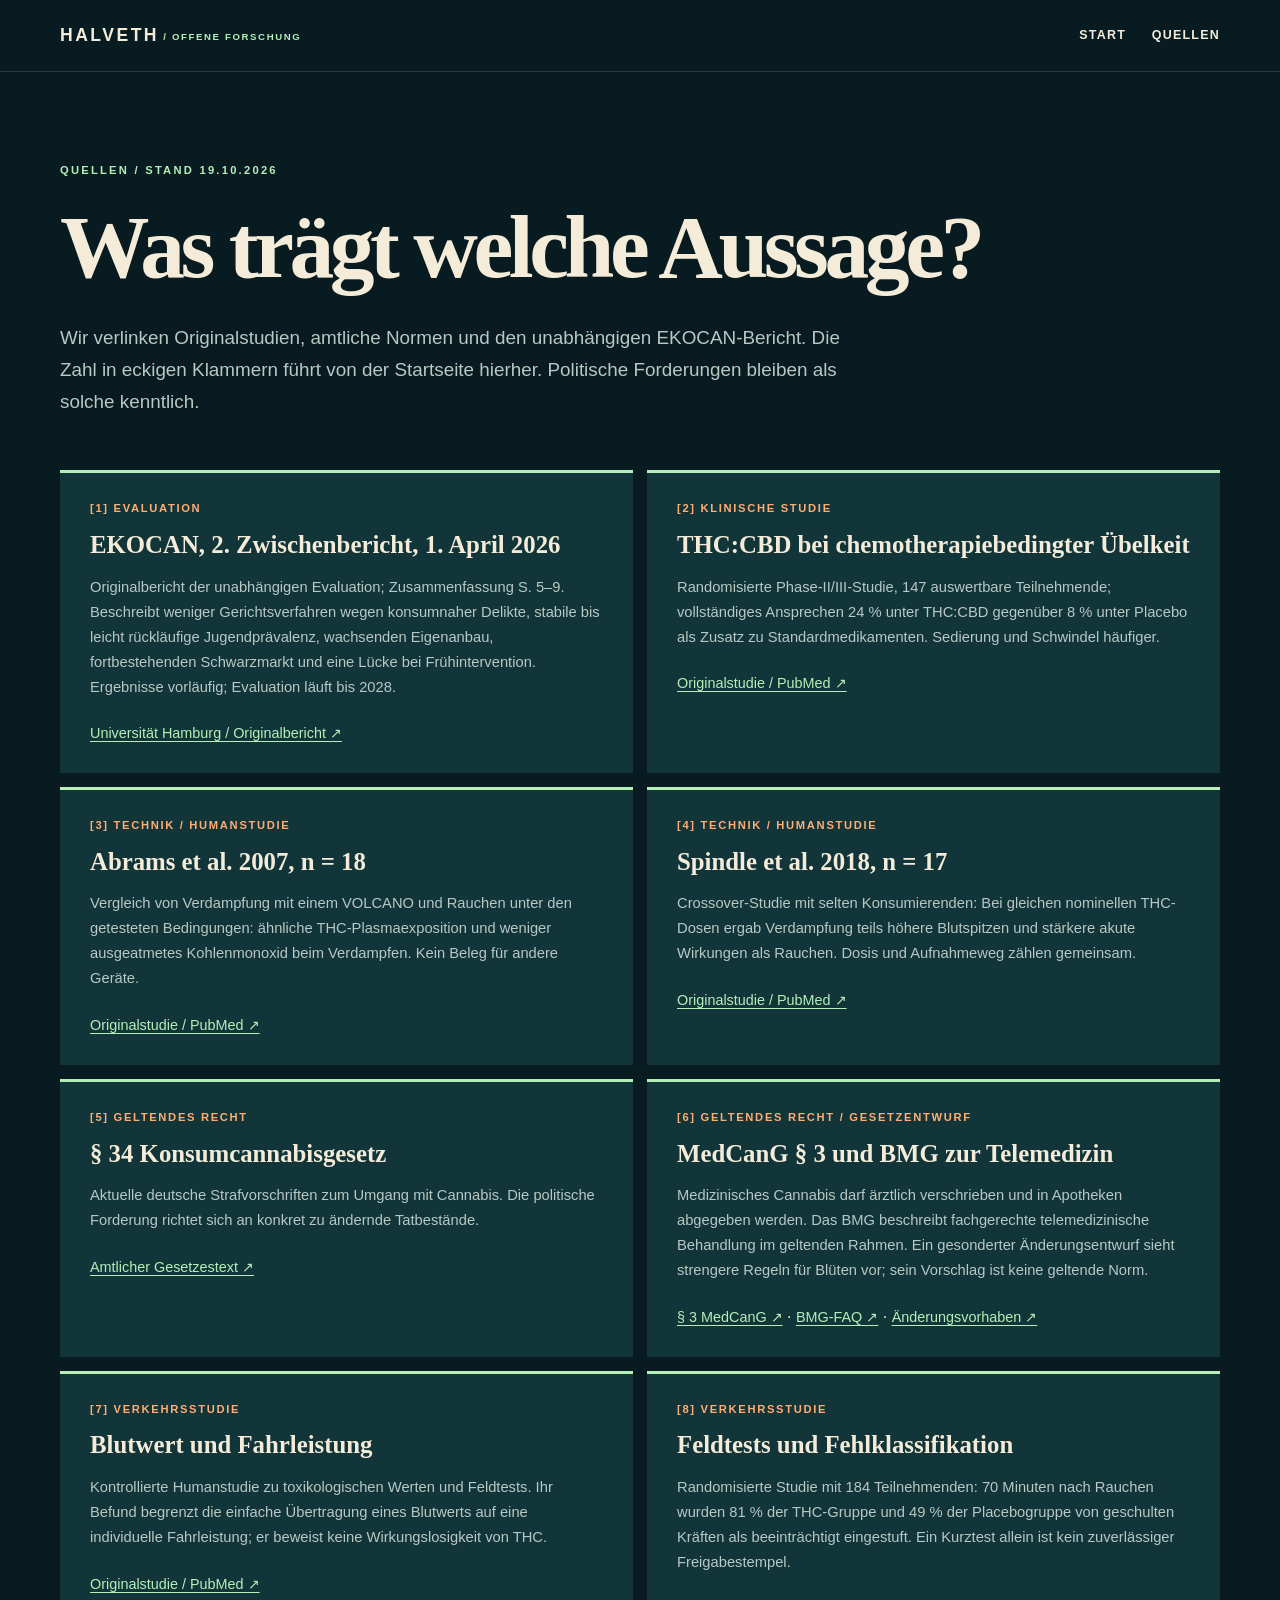
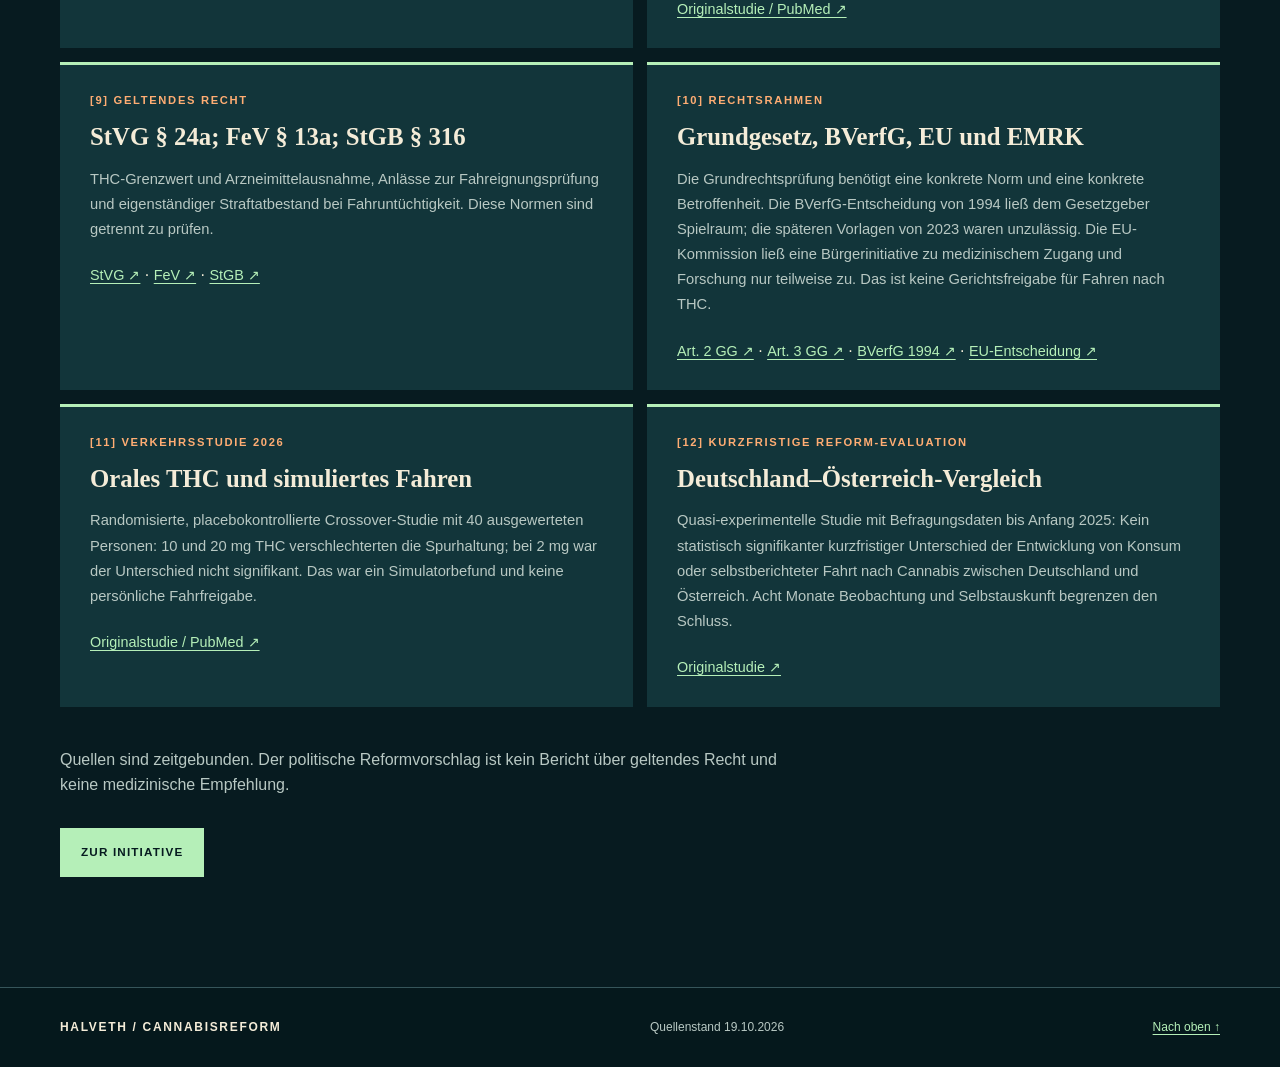
==== quellen.html @ acf19cb1 "Publish HALVETH cannabis reform research site" ====
<!doctype html><html lang="de"><head><meta charset="utf-8"><meta name="viewport" content="width=device-width, initial-scale=1"><meta name="theme-color" content="#071b20"><title>Originalquellen — HALVETH Cannabisreform</title><link rel="stylesheet" href="style.css"></head><body><a class="skip" href="#inhalt">Zum Inhalt</a><header class="topbar"><a class="brand" href="index.html">HALVETH<span> / OFFENE FORSCHUNG</span></a><nav aria-label="Hauptnavigation"><a href="index.html">Start</a><a href="#quellen">Quellen</a></nav></header><main id="inhalt" class="sources-page container"><div class="section-tag">QUELLEN / STAND 19.10.2026</div><h1>Was trägt welche Aussage?</h1><p class="lead">Wir verlinken Originalstudien, amtliche Normen und den unabhängigen EKOCAN-Bericht. Die Zahl in eckigen Klammern führt von der Startseite hierher. Politische Forderungen bleiben als solche kenntlich.</p><div class="source-list" id="quellen">
<article id="s1"><span>[1] EVALUATION</span><h2>EKOCAN, 2. Zwischenbericht, 1. April 2026</h2><p>Originalbericht der unabhängigen Evaluation; Zusammenfassung S. 5–9. Beschreibt weniger Gerichtsverfahren wegen konsumnaher Delikte, stabile bis leicht rückläufige Jugendprävalenz, wachsenden Eigenanbau, fortbestehenden Schwarzmarkt und eine Lücke bei Frühintervention. Ergebnisse vorläufig; Evaluation läuft bis 2028.</p><a href="https://www.fdr.uni-hamburg.de/record/18530">Universität Hamburg / Originalbericht ↗</a></article>
<article id="s2"><span>[2] KLINISCHE STUDIE</span><h2>THC:CBD bei chemotherapiebedingter Übelkeit</h2><p>Randomisierte Phase-II/III-Studie, 147 auswertbare Teilnehmende; vollständiges Ansprechen 24 % unter THC:CBD gegenüber 8 % unter Placebo als Zusatz zu Standardmedikamenten. Sedierung und Schwindel häufiger.</p><a href="https://pubmed.ncbi.nlm.nih.gov/39151115/">Originalstudie / PubMed ↗</a></article>
<article id="s3"><span>[3] TECHNIK / HUMANSTUDIE</span><h2>Abrams et al. 2007, n = 18</h2><p>Vergleich von Verdampfung mit einem VOLCANO und Rauchen unter den getesteten Bedingungen: ähnliche THC-Plasmaexposition und weniger ausgeatmetes Kohlenmonoxid beim Verdampfen. Kein Beleg für andere Geräte.</p><a href="https://pubmed.ncbi.nlm.nih.gov/17429350/">Originalstudie / PubMed ↗</a></article>
<article id="s4"><span>[4] TECHNIK / HUMANSTUDIE</span><h2>Spindle et al. 2018, n = 17</h2><p>Crossover-Studie mit selten Konsumierenden: Bei gleichen nominellen THC-Dosen ergab Verdampfung teils höhere Blutspitzen und stärkere akute Wirkungen als Rauchen. Dosis und Aufnahmeweg zählen gemeinsam.</p><a href="https://pubmed.ncbi.nlm.nih.gov/30646391/">Originalstudie / PubMed ↗</a></article>
<article id="s5"><span>[5] GELTENDES RECHT</span><h2>§ 34 Konsumcannabisgesetz</h2><p>Aktuelle deutsche Strafvorschriften zum Umgang mit Cannabis. Die politische Forderung richtet sich an konkret zu ändernde Tatbestände.</p><a href="https://www.gesetze-im-internet.de/kcang/__34.html">Amtlicher Gesetzestext ↗</a></article>
<article id="s6"><span>[6] GELTENDES RECHT / GESETZENTWURF</span><h2>MedCanG § 3 und BMG zur Telemedizin</h2><p>Medizinisches Cannabis darf ärztlich verschrieben und in Apotheken abgegeben werden. Das BMG beschreibt fachgerechte telemedizinische Behandlung im geltenden Rahmen. Ein gesonderter Änderungsentwurf sieht strengere Regeln für Blüten vor; sein Vorschlag ist keine geltende Norm.</p><a href="https://www.gesetze-im-internet.de/medcang/__3.html">§ 3 MedCanG ↗</a> · <a href="https://www.bundesgesundheitsministerium.de/service/begriffe-von-a-z/c/cannabis/faq-cannabis-als-medizin">BMG-FAQ ↗</a> · <a href="https://www.bundesgesundheitsministerium.de/service/gesetze-und-verordnungen/detail/aenderung-medizinal-cannabisgesetzes">Änderungsvorhaben ↗</a></article>
<article id="s7"><span>[7] VERKEHRSSTUDIE</span><h2>Blutwert und Fahrleistung</h2><p>Kontrollierte Humanstudie zu toxikologischen Werten und Feldtests. Ihr Befund begrenzt die einfache Übertragung eines Blutwerts auf eine individuelle Fahrleistung; er beweist keine Wirkungslosigkeit von THC.</p><a href="https://pubmed.ncbi.nlm.nih.gov/37228223/">Originalstudie / PubMed ↗</a></article>
<article id="s8"><span>[8] VERKEHRSSTUDIE</span><h2>Feldtests und Fehlklassifikation</h2><p>Randomisierte Studie mit 184 Teilnehmenden: 70 Minuten nach Rauchen wurden 81 % der THC-Gruppe und 49 % der Placebogruppe von geschulten Kräften als beeinträchtigt eingestuft. Ein Kurztest allein ist kein zuverlässiger Freigabestempel.</p><a href="https://pubmed.ncbi.nlm.nih.gov/37531115/">Originalstudie / PubMed ↗</a></article>
<article id="s9"><span>[9] GELTENDES RECHT</span><h2>StVG § 24a; FeV § 13a; StGB § 316</h2><p>THC-Grenzwert und Arzneimittelausnahme, Anlässe zur Fahreignungsprüfung und eigenständiger Straftatbestand bei Fahruntüchtigkeit. Diese Normen sind getrennt zu prüfen.</p><a href="https://www.gesetze-im-internet.de/stvg/__24a.html">StVG ↗</a> · <a href="https://www.gesetze-im-internet.de/fev_2010/__13a.html">FeV ↗</a> · <a href="https://www.gesetze-im-internet.de/stgb/__316.html">StGB ↗</a></article>
<article id="s10"><span>[10] RECHTSRAHMEN</span><h2>Grundgesetz, BVerfG, EU und EMRK</h2><p>Die Grundrechtsprüfung benötigt eine konkrete Norm und eine konkrete Betroffenheit. Die BVerfG-Entscheidung von 1994 ließ dem Gesetzgeber Spielraum; die späteren Vorlagen von 2023 waren unzulässig. Die EU-Kommission ließ eine Bürgerinitiative zu medizinischem Zugang und Forschung nur teilweise zu. Das ist keine Gerichtsfreigabe für Fahren nach THC.</p><a href="https://www.gesetze-im-internet.de/gg/art_2.html">Art. 2 GG ↗</a> · <a href="https://www.gesetze-im-internet.de/gg/art_3.html">Art. 3 GG ↗</a> · <a href="https://www.bundesverfassungsgericht.de/SharedDocs/Entscheidungen/DE/1994/03/ls19940309_2bvl004392.html">BVerfG 1994 ↗</a> · <a href="https://eur-lex.europa.eu/eli/dec_impl/2024/588/oj/eng">EU-Entscheidung ↗</a></article>
<article id="s11"><span>[11] VERKEHRSSTUDIE 2026</span><h2>Orales THC und simuliertes Fahren</h2><p>Randomisierte, placebokontrollierte Crossover-Studie mit 40 ausgewerteten Personen: 10 und 20 mg THC verschlechterten die Spurhaltung; bei 2 mg war der Unterschied nicht signifikant. Das war ein Simulatorbefund und keine persönliche Fahrfreigabe.</p><a href="https://pubmed.ncbi.nlm.nih.gov/42671837/">Originalstudie / PubMed ↗</a></article>
<article id="s12"><span>[12] KURZFRISTIGE REFORM-EVALUATION</span><h2>Deutschland–Österreich-Vergleich</h2><p>Quasi-experimentelle Studie mit Befragungsdaten bis Anfang 2025: Kein statistisch signifikanter kurzfristiger Unterschied der Entwicklung von Konsum oder selbstberichteter Fahrt nach Cannabis zwischen Deutschland und Österreich. Acht Monate Beobachtung und Selbstauskunft begrenzen den Schluss.</p><a href="https://www.thelancet.com/journals/lanepe/article/PIIS2666-7762(26)00005-0/fulltext">Originalstudie ↗</a></article>
</div><p class="source-end">Quellen sind zeitgebunden. Der politische Reformvorschlag ist kein Bericht über geltendes Recht und keine medizinische Empfehlung.</p><a class="button bright" href="index.html">Zur Initiative</a></main><footer><div class="container"><b>HALVETH / CANNABISREFORM</b><span>Quellenstand 19.10.2026</span><a href="#inhalt">Nach oben ↑</a></div></footer></body></html>
---- style.css ----
:root{--bg:#071b20;--bg2:#0d282d;--panel:#12353a;--line:#36555a;--cream:#f4ecd8;--muted:#b8c8c3;--mint:#b5efb8;--orange:#ffad73;--display:Georgia,'Times New Roman',serif;--body:Arial,Helvetica,sans-serif}
*{box-sizing:border-box}html{scroll-behavior:smooth}body{margin:0;background:var(--bg);color:var(--cream);font-family:var(--body);line-height:1.6}a{color:var(--mint);text-underline-offset:3px}a:hover{color:#fff}a:focus-visible{outline:3px solid var(--orange);outline-offset:4px}.skip{position:absolute;left:-10000px;top:0;background:var(--cream);color:var(--bg);z-index:20;padding:1rem}.skip:focus{left:1rem}.container{width:min(1160px,calc(100% - 48px));margin:auto}.topbar{height:72px;padding:0 max(24px,calc((100vw - 1160px)/2));display:flex;align-items:center;justify-content:space-between;gap:20px;border-bottom:1px solid rgba(255,255,255,.15);background:var(--bg);position:relative;z-index:10}.brand{text-decoration:none;color:var(--cream);font-weight:900;letter-spacing:.14em;font-size:1.1rem;white-space:nowrap}.brand span{font-size:.6rem;color:var(--mint);vertical-align:middle;letter-spacing:.17em}.topbar nav{display:flex;gap:clamp(10px,2vw,28px)}.topbar nav a{text-decoration:none;color:var(--cream);font-size:.78rem;font-weight:700;text-transform:uppercase;letter-spacing:.1em}.topbar nav a:hover{color:var(--mint)}
.hero{position:relative;min-height:670px;display:flex;align-items:center;overflow:hidden}.hero-art{position:absolute;inset:0;background:url('assets/hero-neu.png') center 42%/cover no-repeat;filter:saturate(.9)}.hero-shade{position:absolute;inset:0;background:linear-gradient(90deg,rgba(4,21,25,.98) 0%,rgba(4,21,25,.9) 36%,rgba(4,21,25,.35) 73%,rgba(4,21,25,.1) 100%),linear-gradient(0deg,var(--bg),transparent 22%)}.hero-content{position:relative;padding:76px 0 66px}.eyebrow,.section-tag{color:var(--mint);letter-spacing:.2em;text-transform:uppercase;font-size:.7rem;font-weight:800}.hero h1{font-family:var(--display);font-size:clamp(3.2rem,7.7vw,7.3rem);line-height:.94;letter-spacing:-.055em;margin:28px 0;max-width:980px;font-weight:700}.hero h1 em,.closing h2 em{color:var(--orange);font-style:italic}.hero p{font-size:clamp(1rem,1.45vw,1.25rem);max-width:625px;line-height:1.65;color:#f8f2e6}.hero small{display:block;margin-top:31px;color:#c3cbc7;font-size:.73rem;max-width:520px}.hero-actions{display:flex;gap:12px;flex-wrap:wrap;margin-top:30px}.button{display:inline-flex;align-items:center;justify-content:center;min-height:49px;padding:12px 20px;text-decoration:none;text-transform:uppercase;letter-spacing:.1em;font-weight:900;font-size:.73rem;border:1px solid var(--mint);transition:background .2s,color .2s,transform .2s}.button:hover{transform:translateY(-2px)}.button.bright{background:var(--mint);color:var(--bg)}.button.ghost{color:var(--cream);background:rgba(6,27,32,.3)}.button.ghost:hover{background:var(--panel)}
.section{padding:100px 0}.section h2{font-family:var(--display);font-size:clamp(2.6rem,5vw,5.5rem);letter-spacing:-.045em;line-height:1.03;margin:21px 0 28px;font-weight:600}.section h3{font-family:var(--display);font-size:1.55rem;line-height:1.1;margin:16px 0}.lead{font-size:1.18rem;line-height:1.7;max-width:820px;color:var(--muted);margin:0 0 42px}.manifesto{display:grid;grid-template-columns:220px 1fr;gap:32px;border-bottom:1px solid var(--line)}.manifesto h2{margin-top:0}.manifesto .big{font-size:clamp(1.2rem,2.5vw,1.8rem);line-height:1.35;max-width:840px}.manifesto p:last-child{max-width:800px;color:var(--muted)}.manifesto b{color:var(--cream)}.fact-section{background:#0b2429}.fact-grid{display:grid;grid-template-columns:repeat(4,1fr);gap:12px}.fact{background:var(--panel);padding:27px 23px 24px;border-top:3px solid var(--mint);min-height:320px}.fact-number{display:block;font-family:var(--display);font-size:clamp(2.3rem,3vw,3.4rem);line-height:1;color:var(--orange);min-height:58px;letter-spacing:-.06em}.fact p{font-size:.9rem;color:var(--muted);line-height:1.65}.source-strip{margin-top:20px;border:1px solid var(--line);padding:22px 26px;color:var(--muted);font-size:.94rem}.source-strip b{color:var(--cream)}
.process-section{background:#102e30}.process-visual{display:grid;grid-template-columns:1fr 1.4fr 1fr;align-items:center;gap:32px;margin:45px 0;padding:36px;border:1px solid #6b8d81;background:radial-gradient(circle at 40% 50%,#214e47 0%,#0a2629 70%);min-height:330px}.process-visual>div,.route{border:1px solid #77958a;padding:25px;position:relative;background:rgba(7,27,32,.78)}.process-visual span,.process-visual b,.process-visual small{display:block}.process-visual span{color:var(--orange);font-weight:900;font-size:.68rem;letter-spacing:.2em;margin-bottom:12px}.process-visual b{font-size:.9rem;letter-spacing:.12em;line-height:1.4}.process-visual small{color:var(--muted);margin-top:12px;font-size:.75rem}.fork{display:grid;gap:15px}.route.heat{border-left:4px solid var(--mint)}.route.burn{border-left:4px solid var(--orange)}.finding{font-size:1.06rem;max-width:970px;color:var(--cream);line-height:1.8}.traffic-section{background:var(--cream);color:var(--bg)}.traffic-section .section-tag{color:#306359}.traffic-section .lead{color:#315151}.traffic-section a{color:#005d51}.policy-grid{display:grid;grid-template-columns:repeat(2,1fr);gap:16px}.policy-grid article{background:#e6e0cd;padding:30px 33px;border-top:4px solid #154b46}.policy-grid h3{font-size:1.9rem}.policy-grid p{max-width:450px;color:#344b49}.ordinal{font-weight:900;font-size:.8rem;letter-spacing:.1em;color:#a4562c}.evidence-section{background:#082025}.law-grid{display:grid;grid-template-columns:repeat(3,1fr);gap:12px;margin-top:45px}.law-grid>div{border:1px solid var(--line);padding:27px;min-height:260px}.law-grid strong{font-family:var(--display);font-size:1.9rem;color:var(--orange);line-height:1.1}.law-grid p{color:var(--muted);font-size:.95rem}.law-note{border-left:3px solid var(--orange);padding:4px 0 4px 20px;margin-top:30px;max-width:900px}.closing{background:radial-gradient(circle at 90% 10%,#2b5a49,#0b2b2a 50%,#071b20);min-height:450px}.closing h2{font-size:clamp(3rem,6vw,6rem)}.closing p{max-width:850px;font-size:1.14rem;color:var(--muted)}footer{border-top:1px solid var(--line);background:#05181c;padding:30px 0;font-size:.75rem;color:var(--muted)}footer .container{display:flex;justify-content:space-between;gap:24px;align-items:center}footer b{color:var(--cream);letter-spacing:.14em}footer a{white-space:nowrap}
.sources-page{padding:90px 0 110px}.sources-page h1{font-family:var(--display);font-size:clamp(3.3rem,7vw,6.3rem);letter-spacing:-.05em;line-height:1.05;margin:20px 0 28px}.source-list{display:grid;grid-template-columns:repeat(2,1fr);gap:14px;margin:52px 0 40px}.source-list article{background:var(--panel);border-top:3px solid var(--mint);padding:27px 30px;scroll-margin-top:30px}.source-list article>span{display:block;color:var(--orange);font-size:.7rem;font-weight:900;letter-spacing:.15em}.source-list h2{font-family:var(--display);font-weight:600;font-size:1.55rem;line-height:1.2;margin:12px 0}.source-list p{color:var(--muted);font-size:.92rem;line-height:1.7}.source-list a{display:inline-block;margin-top:8px;font-size:.9rem}.source-end{color:var(--muted);max-width:750px;margin:30px 0}
@media(max-width:950px){.fact-grid{grid-template-columns:repeat(2,1fr)}.law-grid{grid-template-columns:1fr}.law-grid>div{min-height:0}.process-visual{gap:12px;padding:20px}.topbar{padding:0 24px}}@media(max-width:650px){.container{width:min(100% - 32px,1160px)}.topbar{height:auto;min-height:68px;align-items:flex-start;padding:17px 16px;flex-direction:column;gap:10px}.brand{font-size:.98rem}.brand span{font-size:.55rem}.topbar nav{gap:15px;flex-wrap:wrap}.topbar nav a{font-size:.68rem}.hero{min-height:660px}.hero-art{background-position:60% center}.hero-shade{background:linear-gradient(90deg,rgba(4,21,25,.97),rgba(4,21,25,.63)),linear-gradient(0deg,var(--bg),transparent 35%)}.hero-content{padding:65px 0}.hero h1{font-size:clamp(2.75rem,12vw,4.6rem)}.section{padding:67px 0}.manifesto{grid-template-columns:1fr;gap:18px}.fact-grid,.policy-grid,.source-list{grid-template-columns:1fr}.fact{min-height:0}.process-visual{grid-template-columns:1fr;gap:13px}.fork{grid-template-columns:1fr 1fr}.route{padding:17px}.process-visual>div{padding:20px}.closing{min-height:0}footer .container{align-items:flex-start;flex-direction:column;gap:10px}}@media(max-width:380px){.fork{grid-template-columns:1fr}}
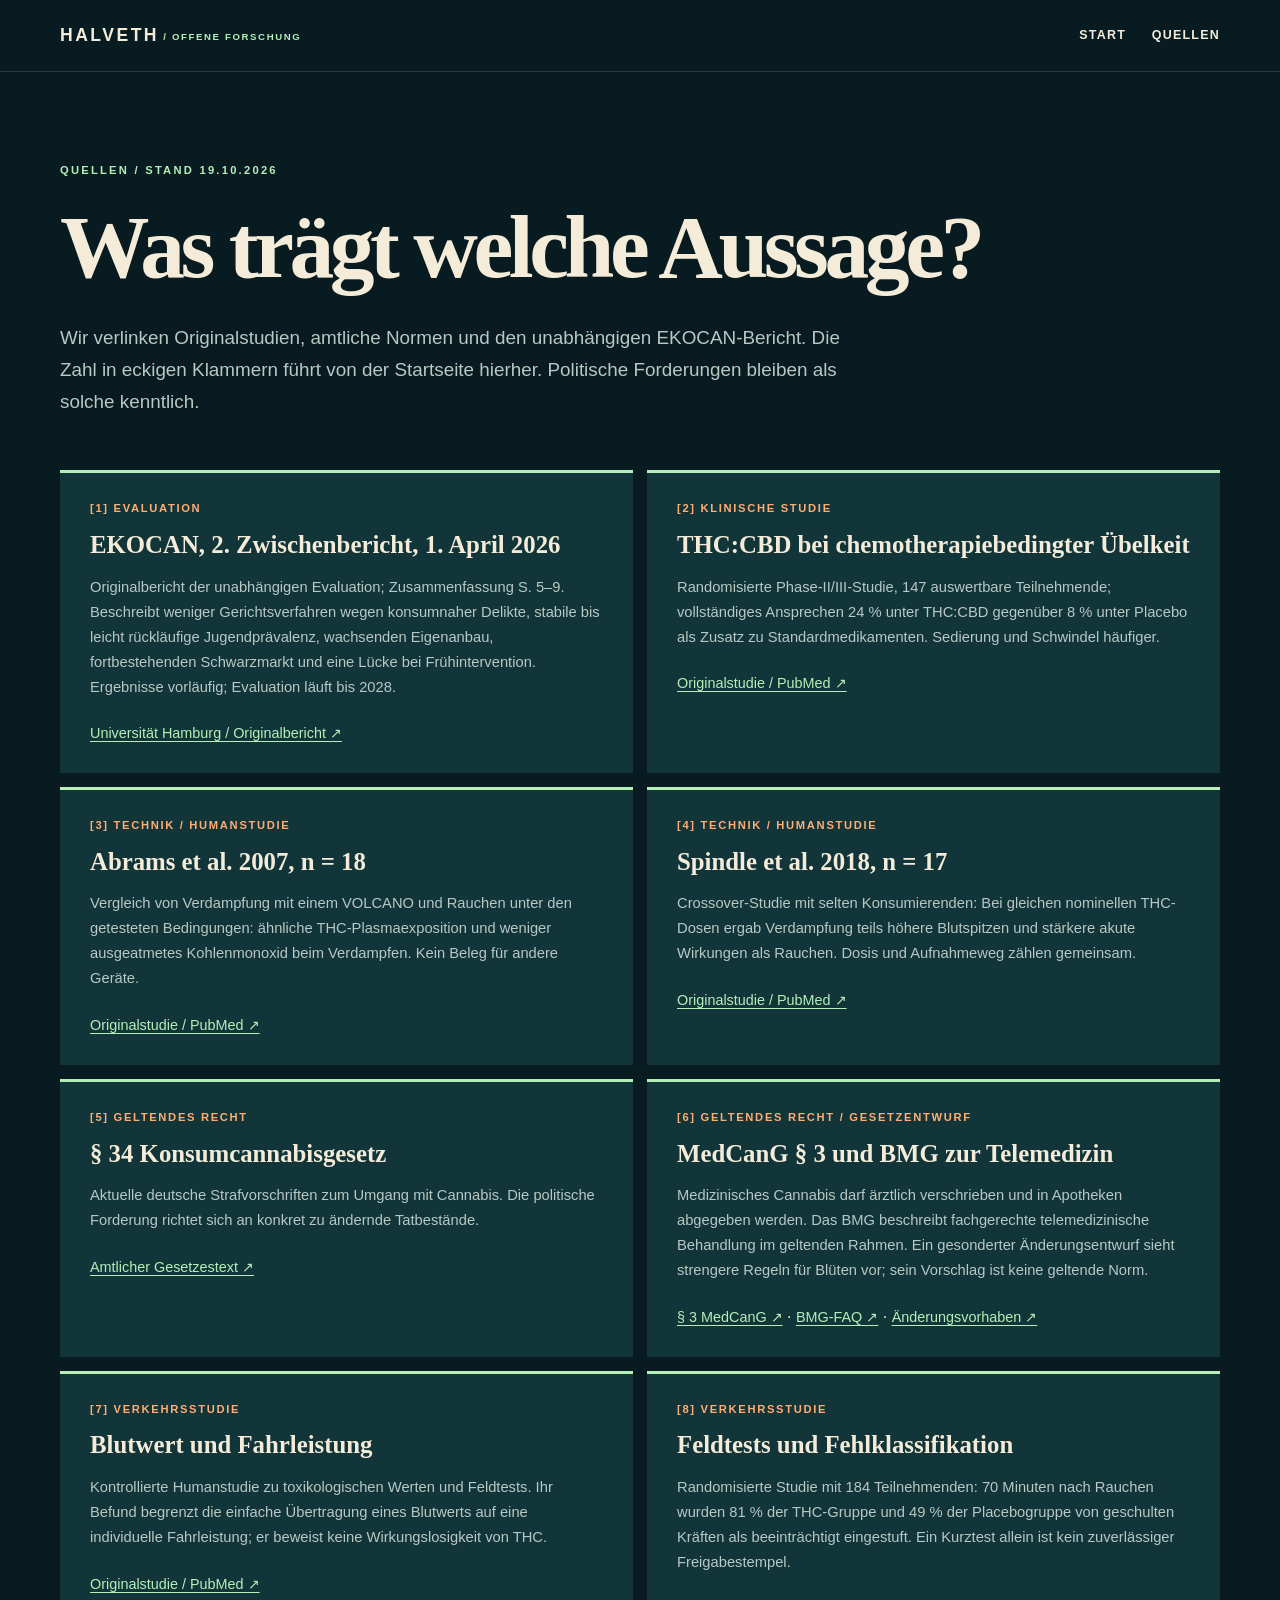
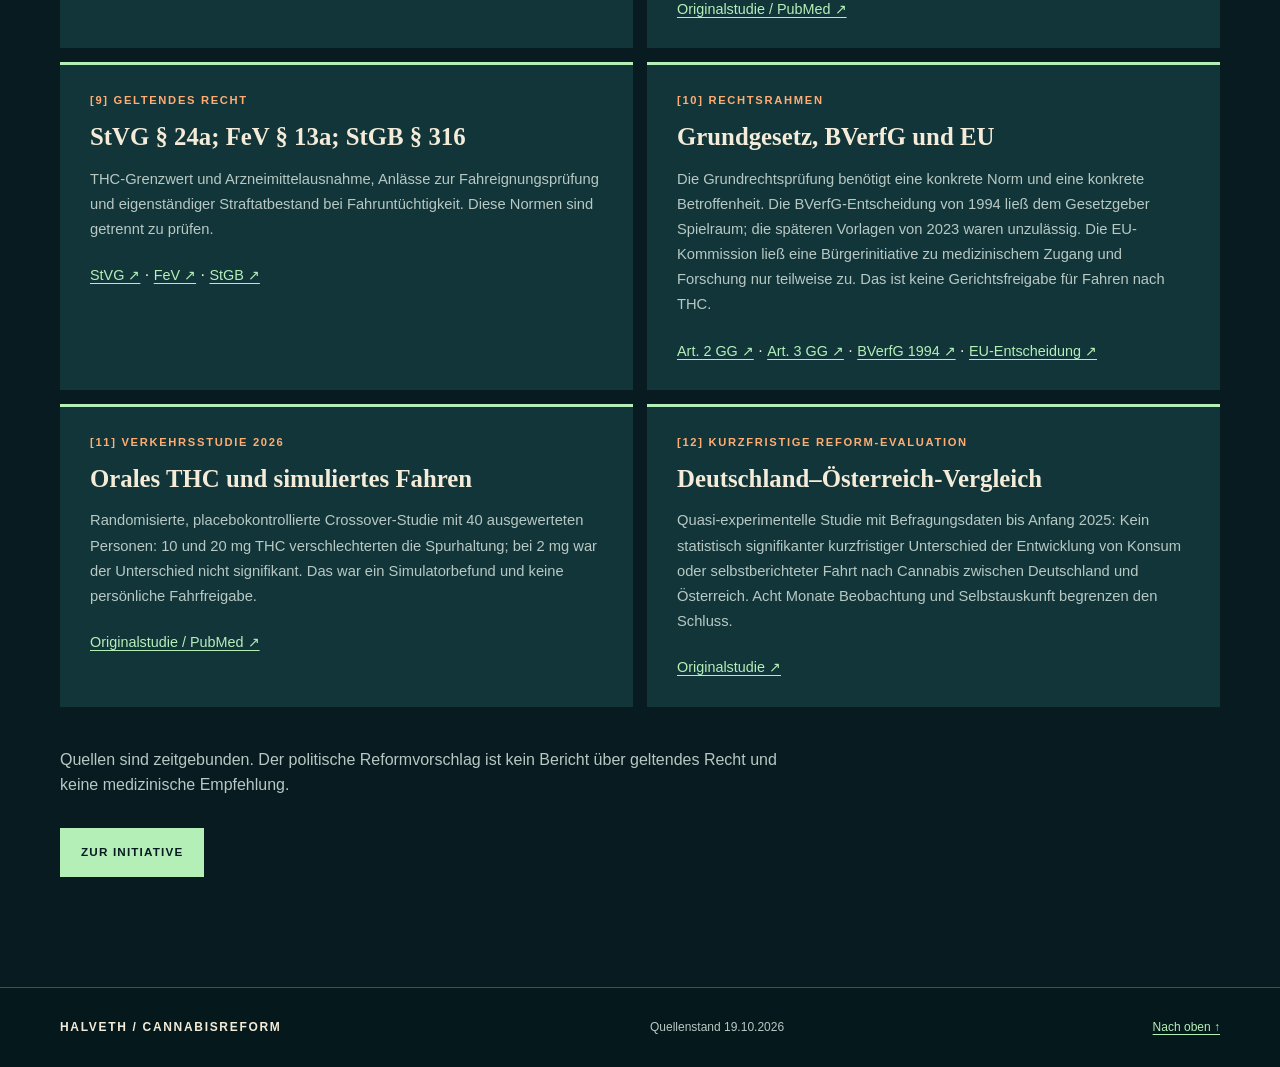
==== commit 134b9d65: "Clarify source scope and include short-term reform comparison" ====
--- a/quellen.html
+++ b/quellen.html
@@ -8,7 +8,7 @@
 <article id="s7"><span>[7] VERKEHRSSTUDIE</span><h2>Blutwert und Fahrleistung</h2><p>Kontrollierte Humanstudie zu toxikologischen Werten und Feldtests. Ihr Befund begrenzt die einfache Übertragung eines Blutwerts auf eine individuelle Fahrleistung; er beweist keine Wirkungslosigkeit von THC.</p><a href="https://pubmed.ncbi.nlm.nih.gov/37228223/">Originalstudie / PubMed ↗</a></article>
 <article id="s8"><span>[8] VERKEHRSSTUDIE</span><h2>Feldtests und Fehlklassifikation</h2><p>Randomisierte Studie mit 184 Teilnehmenden: 70 Minuten nach Rauchen wurden 81 % der THC-Gruppe und 49 % der Placebogruppe von geschulten Kräften als beeinträchtigt eingestuft. Ein Kurztest allein ist kein zuverlässiger Freigabestempel.</p><a href="https://pubmed.ncbi.nlm.nih.gov/37531115/">Originalstudie / PubMed ↗</a></article>
 <article id="s9"><span>[9] GELTENDES RECHT</span><h2>StVG § 24a; FeV § 13a; StGB § 316</h2><p>THC-Grenzwert und Arzneimittelausnahme, Anlässe zur Fahreignungsprüfung und eigenständiger Straftatbestand bei Fahruntüchtigkeit. Diese Normen sind getrennt zu prüfen.</p><a href="https://www.gesetze-im-internet.de/stvg/__24a.html">StVG ↗</a> · <a href="https://www.gesetze-im-internet.de/fev_2010/__13a.html">FeV ↗</a> · <a href="https://www.gesetze-im-internet.de/stgb/__316.html">StGB ↗</a></article>
-<article id="s10"><span>[10] RECHTSRAHMEN</span><h2>Grundgesetz, BVerfG, EU und EMRK</h2><p>Die Grundrechtsprüfung benötigt eine konkrete Norm und eine konkrete Betroffenheit. Die BVerfG-Entscheidung von 1994 ließ dem Gesetzgeber Spielraum; die späteren Vorlagen von 2023 waren unzulässig. Die EU-Kommission ließ eine Bürgerinitiative zu medizinischem Zugang und Forschung nur teilweise zu. Das ist keine Gerichtsfreigabe für Fahren nach THC.</p><a href="https://www.gesetze-im-internet.de/gg/art_2.html">Art. 2 GG ↗</a> · <a href="https://www.gesetze-im-internet.de/gg/art_3.html">Art. 3 GG ↗</a> · <a href="https://www.bundesverfassungsgericht.de/SharedDocs/Entscheidungen/DE/1994/03/ls19940309_2bvl004392.html">BVerfG 1994 ↗</a> · <a href="https://eur-lex.europa.eu/eli/dec_impl/2024/588/oj/eng">EU-Entscheidung ↗</a></article>
+<article id="s10"><span>[10] RECHTSRAHMEN</span><h2>Grundgesetz, BVerfG und EU</h2><p>Die Grundrechtsprüfung benötigt eine konkrete Norm und eine konkrete Betroffenheit. Die BVerfG-Entscheidung von 1994 ließ dem Gesetzgeber Spielraum; die späteren Vorlagen von 2023 waren unzulässig. Die EU-Kommission ließ eine Bürgerinitiative zu medizinischem Zugang und Forschung nur teilweise zu. Das ist keine Gerichtsfreigabe für Fahren nach THC.</p><a href="https://www.gesetze-im-internet.de/gg/art_2.html">Art. 2 GG ↗</a> · <a href="https://www.gesetze-im-internet.de/gg/art_3.html">Art. 3 GG ↗</a> · <a href="https://www.bundesverfassungsgericht.de/SharedDocs/Entscheidungen/DE/1994/03/ls19940309_2bvl004392.html">BVerfG 1994 ↗</a> · <a href="https://eur-lex.europa.eu/eli/dec_impl/2024/588/oj/eng">EU-Entscheidung ↗</a></article>
 <article id="s11"><span>[11] VERKEHRSSTUDIE 2026</span><h2>Orales THC und simuliertes Fahren</h2><p>Randomisierte, placebokontrollierte Crossover-Studie mit 40 ausgewerteten Personen: 10 und 20 mg THC verschlechterten die Spurhaltung; bei 2 mg war der Unterschied nicht signifikant. Das war ein Simulatorbefund und keine persönliche Fahrfreigabe.</p><a href="https://pubmed.ncbi.nlm.nih.gov/42671837/">Originalstudie / PubMed ↗</a></article>
 <article id="s12"><span>[12] KURZFRISTIGE REFORM-EVALUATION</span><h2>Deutschland–Österreich-Vergleich</h2><p>Quasi-experimentelle Studie mit Befragungsdaten bis Anfang 2025: Kein statistisch signifikanter kurzfristiger Unterschied der Entwicklung von Konsum oder selbstberichteter Fahrt nach Cannabis zwischen Deutschland und Österreich. Acht Monate Beobachtung und Selbstauskunft begrenzen den Schluss.</p><a href="https://www.thelancet.com/journals/lanepe/article/PIIS2666-7762(26)00005-0/fulltext">Originalstudie ↗</a></article>
 </div><p class="source-end">Quellen sind zeitgebunden. Der politische Reformvorschlag ist kein Bericht über geltendes Recht und keine medizinische Empfehlung.</p><a class="button bright" href="index.html">Zur Initiative</a></main><footer><div class="container"><b>HALVETH / CANNABISREFORM</b><span>Quellenstand 19.10.2026</span><a href="#inhalt">Nach oben ↑</a></div></footer></body></html>
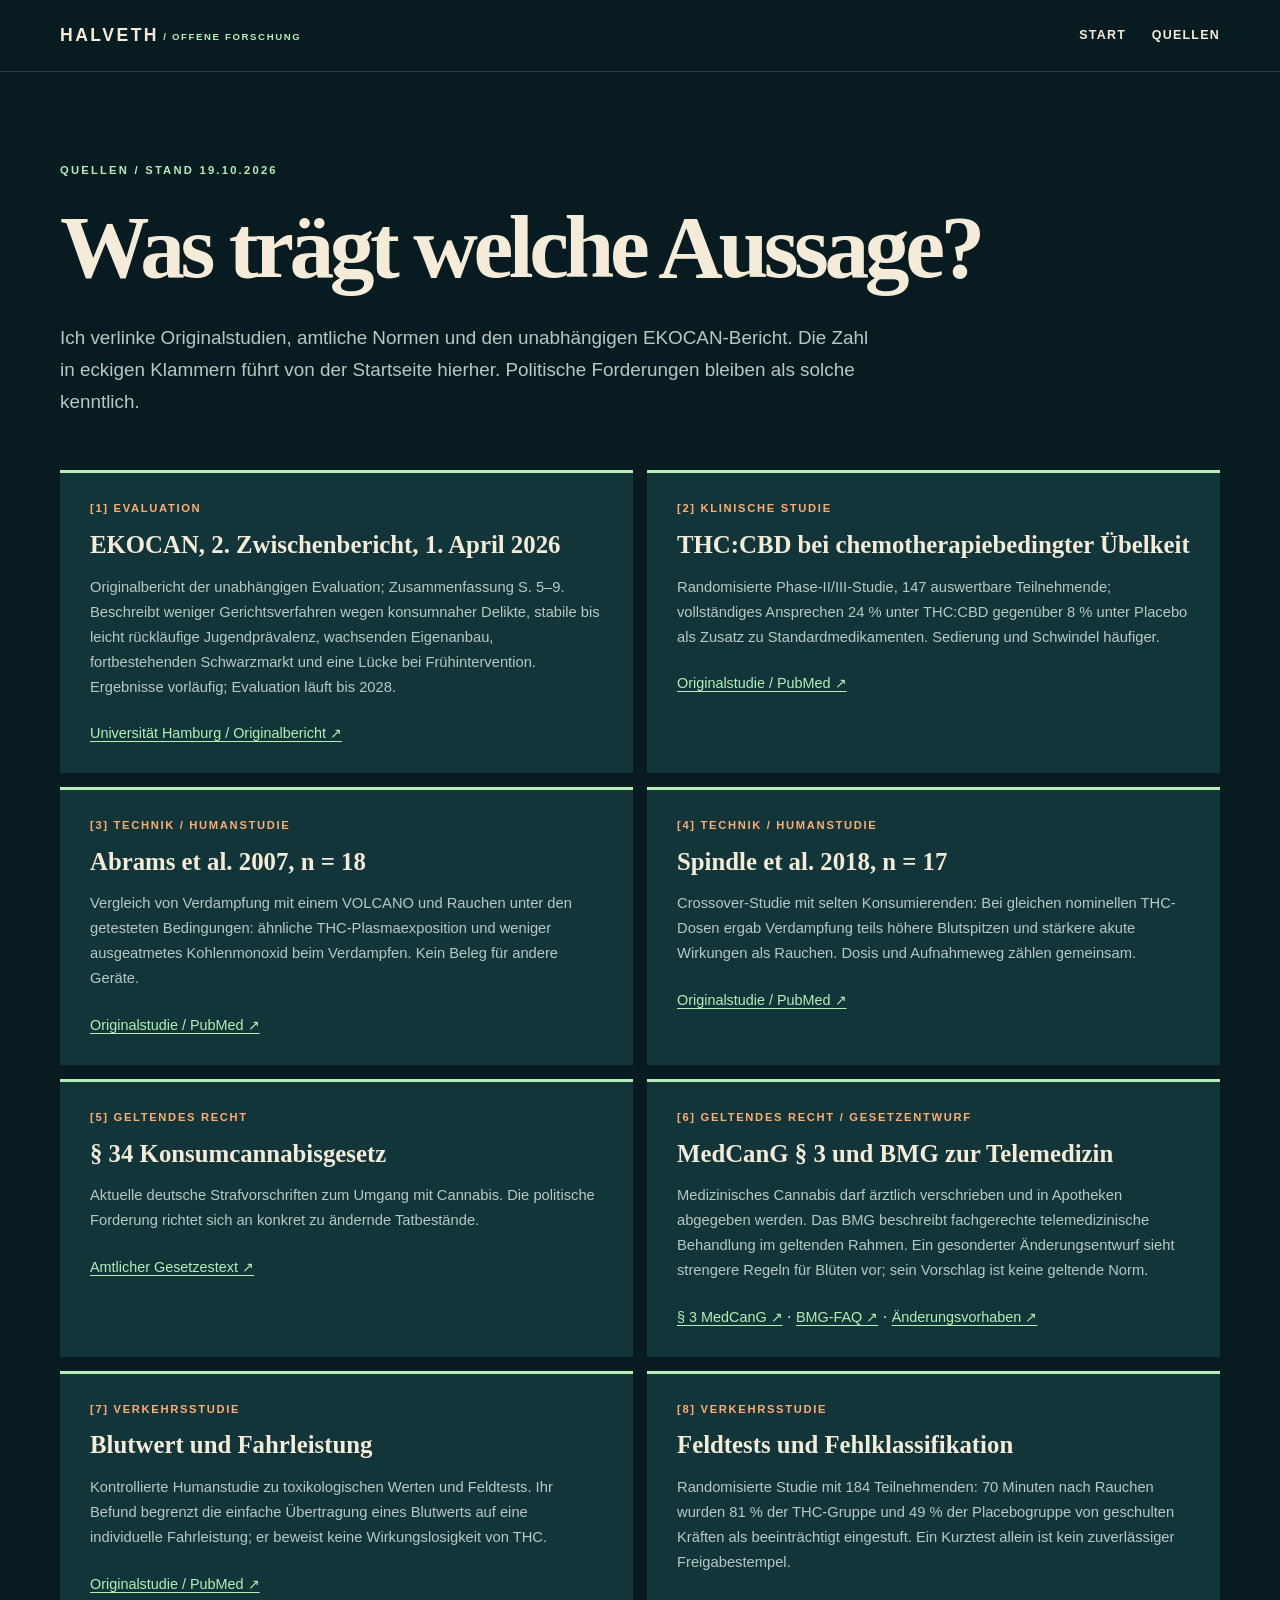
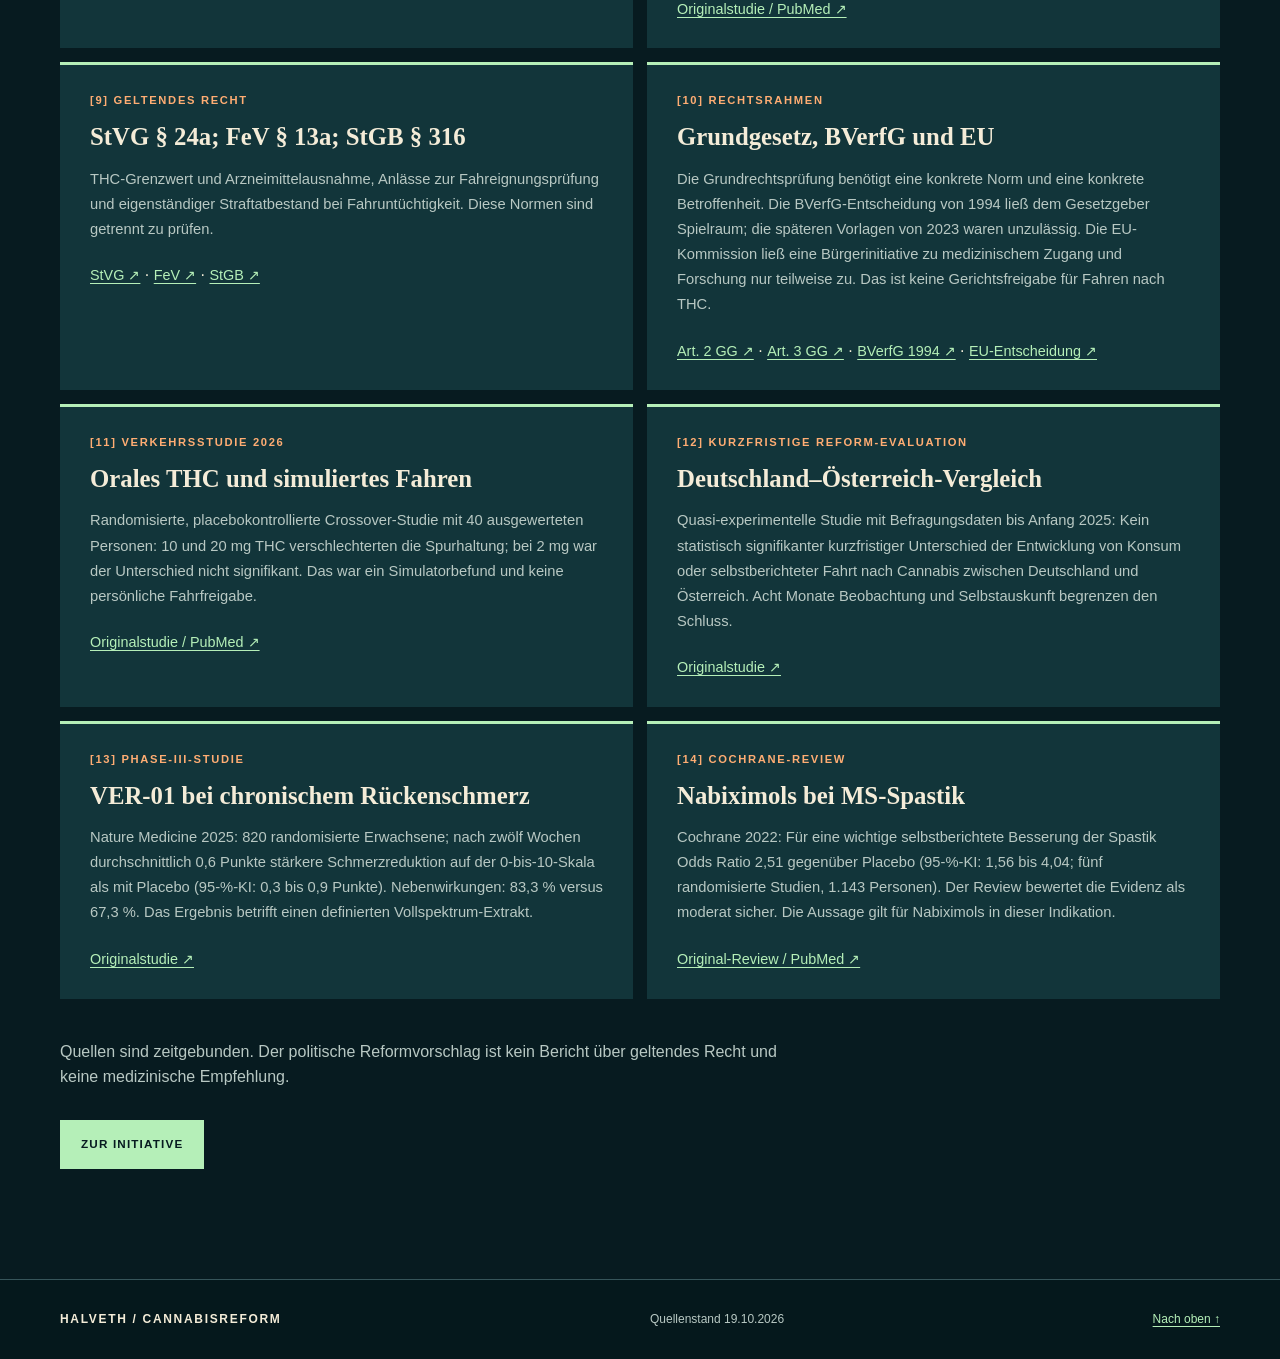
==== commit ef7c79cf: "State Yuri's individual preventive project and expand clinical evidence" ====
--- a/quellen.html
+++ b/quellen.html
@@ -1,4 +1,4 @@
-<!doctype html><html lang="de"><head><meta charset="utf-8"><meta name="viewport" content="width=device-width, initial-scale=1"><meta name="theme-color" content="#071b20"><title>Originalquellen — HALVETH Cannabisreform</title><link rel="stylesheet" href="style.css"></head><body><a class="skip" href="#inhalt">Zum Inhalt</a><header class="topbar"><a class="brand" href="index.html">HALVETH<span> / OFFENE FORSCHUNG</span></a><nav aria-label="Hauptnavigation"><a href="index.html">Start</a><a href="#quellen">Quellen</a></nav></header><main id="inhalt" class="sources-page container"><div class="section-tag">QUELLEN / STAND 19.10.2026</div><h1>Was trägt welche Aussage?</h1><p class="lead">Wir verlinken Originalstudien, amtliche Normen und den unabhängigen EKOCAN-Bericht. Die Zahl in eckigen Klammern führt von der Startseite hierher. Politische Forderungen bleiben als solche kenntlich.</p><div class="source-list" id="quellen">
+<!doctype html><html lang="de"><head><meta charset="utf-8"><meta name="viewport" content="width=device-width, initial-scale=1"><meta name="theme-color" content="#071b20"><title>Originalquellen — HALVETH Cannabisreform</title><link rel="stylesheet" href="style.css"></head><body><a class="skip" href="#inhalt">Zum Inhalt</a><header class="topbar"><a class="brand" href="index.html">HALVETH<span> / OFFENE FORSCHUNG</span></a><nav aria-label="Hauptnavigation"><a href="index.html">Start</a><a href="#quellen">Quellen</a></nav></header><main id="inhalt" class="sources-page container"><div class="section-tag">QUELLEN / STAND 19.10.2026</div><h1>Was trägt welche Aussage?</h1><p class="lead">Ich verlinke Originalstudien, amtliche Normen und den unabhängigen EKOCAN-Bericht. Die Zahl in eckigen Klammern führt von der Startseite hierher. Politische Forderungen bleiben als solche kenntlich.</p><div class="source-list" id="quellen">
 <article id="s1"><span>[1] EVALUATION</span><h2>EKOCAN, 2. Zwischenbericht, 1. April 2026</h2><p>Originalbericht der unabhängigen Evaluation; Zusammenfassung S. 5–9. Beschreibt weniger Gerichtsverfahren wegen konsumnaher Delikte, stabile bis leicht rückläufige Jugendprävalenz, wachsenden Eigenanbau, fortbestehenden Schwarzmarkt und eine Lücke bei Frühintervention. Ergebnisse vorläufig; Evaluation läuft bis 2028.</p><a href="https://www.fdr.uni-hamburg.de/record/18530">Universität Hamburg / Originalbericht ↗</a></article>
 <article id="s2"><span>[2] KLINISCHE STUDIE</span><h2>THC:CBD bei chemotherapiebedingter Übelkeit</h2><p>Randomisierte Phase-II/III-Studie, 147 auswertbare Teilnehmende; vollständiges Ansprechen 24 % unter THC:CBD gegenüber 8 % unter Placebo als Zusatz zu Standardmedikamenten. Sedierung und Schwindel häufiger.</p><a href="https://pubmed.ncbi.nlm.nih.gov/39151115/">Originalstudie / PubMed ↗</a></article>
 <article id="s3"><span>[3] TECHNIK / HUMANSTUDIE</span><h2>Abrams et al. 2007, n = 18</h2><p>Vergleich von Verdampfung mit einem VOLCANO und Rauchen unter den getesteten Bedingungen: ähnliche THC-Plasmaexposition und weniger ausgeatmetes Kohlenmonoxid beim Verdampfen. Kein Beleg für andere Geräte.</p><a href="https://pubmed.ncbi.nlm.nih.gov/17429350/">Originalstudie / PubMed ↗</a></article>
@@ -11,4 +11,6 @@
 <article id="s10"><span>[10] RECHTSRAHMEN</span><h2>Grundgesetz, BVerfG und EU</h2><p>Die Grundrechtsprüfung benötigt eine konkrete Norm und eine konkrete Betroffenheit. Die BVerfG-Entscheidung von 1994 ließ dem Gesetzgeber Spielraum; die späteren Vorlagen von 2023 waren unzulässig. Die EU-Kommission ließ eine Bürgerinitiative zu medizinischem Zugang und Forschung nur teilweise zu. Das ist keine Gerichtsfreigabe für Fahren nach THC.</p><a href="https://www.gesetze-im-internet.de/gg/art_2.html">Art. 2 GG ↗</a> · <a href="https://www.gesetze-im-internet.de/gg/art_3.html">Art. 3 GG ↗</a> · <a href="https://www.bundesverfassungsgericht.de/SharedDocs/Entscheidungen/DE/1994/03/ls19940309_2bvl004392.html">BVerfG 1994 ↗</a> · <a href="https://eur-lex.europa.eu/eli/dec_impl/2024/588/oj/eng">EU-Entscheidung ↗</a></article>
 <article id="s11"><span>[11] VERKEHRSSTUDIE 2026</span><h2>Orales THC und simuliertes Fahren</h2><p>Randomisierte, placebokontrollierte Crossover-Studie mit 40 ausgewerteten Personen: 10 und 20 mg THC verschlechterten die Spurhaltung; bei 2 mg war der Unterschied nicht signifikant. Das war ein Simulatorbefund und keine persönliche Fahrfreigabe.</p><a href="https://pubmed.ncbi.nlm.nih.gov/42671837/">Originalstudie / PubMed ↗</a></article>
 <article id="s12"><span>[12] KURZFRISTIGE REFORM-EVALUATION</span><h2>Deutschland–Österreich-Vergleich</h2><p>Quasi-experimentelle Studie mit Befragungsdaten bis Anfang 2025: Kein statistisch signifikanter kurzfristiger Unterschied der Entwicklung von Konsum oder selbstberichteter Fahrt nach Cannabis zwischen Deutschland und Österreich. Acht Monate Beobachtung und Selbstauskunft begrenzen den Schluss.</p><a href="https://www.thelancet.com/journals/lanepe/article/PIIS2666-7762(26)00005-0/fulltext">Originalstudie ↗</a></article>
+<article id="s13"><span>[13] PHASE-III-STUDIE</span><h2>VER-01 bei chronischem Rückenschmerz</h2><p>Nature Medicine 2025: 820 randomisierte Erwachsene; nach zwölf Wochen durchschnittlich 0,6 Punkte stärkere Schmerzreduktion auf der 0-bis-10-Skala als mit Placebo (95-%-KI: 0,3 bis 0,9 Punkte). Nebenwirkungen: 83,3 % versus 67,3 %. Das Ergebnis betrifft einen definierten Vollspektrum-Extrakt.</p><a href="https://www.nature.com/articles/s41591-025-03977-0">Originalstudie ↗</a></article>
+<article id="s14"><span>[14] COCHRANE-REVIEW</span><h2>Nabiximols bei MS-Spastik</h2><p>Cochrane 2022: Für eine wichtige selbstberichtete Besserung der Spastik Odds Ratio 2,51 gegenüber Placebo (95-%-KI: 1,56 bis 4,04; fünf randomisierte Studien, 1.143 Personen). Der Review bewertet die Evidenz als moderat sicher. Die Aussage gilt für Nabiximols in dieser Indikation.</p><a href="https://pubmed.ncbi.nlm.nih.gov/35510826/">Original-Review / PubMed ↗</a></article>
 </div><p class="source-end">Quellen sind zeitgebunden. Der politische Reformvorschlag ist kein Bericht über geltendes Recht und keine medizinische Empfehlung.</p><a class="button bright" href="index.html">Zur Initiative</a></main><footer><div class="container"><b>HALVETH / CANNABISREFORM</b><span>Quellenstand 19.10.2026</span><a href="#inhalt">Nach oben ↑</a></div></footer></body></html>
--- a/style.css
+++ b/style.css
@@ -1,7 +1,7 @@
 :root{--bg:#071b20;--bg2:#0d282d;--panel:#12353a;--line:#36555a;--cream:#f4ecd8;--muted:#b8c8c3;--mint:#b5efb8;--orange:#ffad73;--display:Georgia,'Times New Roman',serif;--body:Arial,Helvetica,sans-serif}
 *{box-sizing:border-box}html{scroll-behavior:smooth}body{margin:0;background:var(--bg);color:var(--cream);font-family:var(--body);line-height:1.6}a{color:var(--mint);text-underline-offset:3px}a:hover{color:#fff}a:focus-visible{outline:3px solid var(--orange);outline-offset:4px}.skip{position:absolute;left:-10000px;top:0;background:var(--cream);color:var(--bg);z-index:20;padding:1rem}.skip:focus{left:1rem}.container{width:min(1160px,calc(100% - 48px));margin:auto}.topbar{height:72px;padding:0 max(24px,calc((100vw - 1160px)/2));display:flex;align-items:center;justify-content:space-between;gap:20px;border-bottom:1px solid rgba(255,255,255,.15);background:var(--bg);position:relative;z-index:10}.brand{text-decoration:none;color:var(--cream);font-weight:900;letter-spacing:.14em;font-size:1.1rem;white-space:nowrap}.brand span{font-size:.6rem;color:var(--mint);vertical-align:middle;letter-spacing:.17em}.topbar nav{display:flex;gap:clamp(10px,2vw,28px)}.topbar nav a{text-decoration:none;color:var(--cream);font-size:.78rem;font-weight:700;text-transform:uppercase;letter-spacing:.1em}.topbar nav a:hover{color:var(--mint)}
 .hero{position:relative;min-height:670px;display:flex;align-items:center;overflow:hidden}.hero-art{position:absolute;inset:0;background:url('assets/hero-neu.png') center 42%/cover no-repeat;filter:saturate(.9)}.hero-shade{position:absolute;inset:0;background:linear-gradient(90deg,rgba(4,21,25,.98) 0%,rgba(4,21,25,.9) 36%,rgba(4,21,25,.35) 73%,rgba(4,21,25,.1) 100%),linear-gradient(0deg,var(--bg),transparent 22%)}.hero-content{position:relative;padding:76px 0 66px}.eyebrow,.section-tag{color:var(--mint);letter-spacing:.2em;text-transform:uppercase;font-size:.7rem;font-weight:800}.hero h1{font-family:var(--display);font-size:clamp(3.2rem,7.7vw,7.3rem);line-height:.94;letter-spacing:-.055em;margin:28px 0;max-width:980px;font-weight:700}.hero h1 em,.closing h2 em{color:var(--orange);font-style:italic}.hero p{font-size:clamp(1rem,1.45vw,1.25rem);max-width:625px;line-height:1.65;color:#f8f2e6}.hero small{display:block;margin-top:31px;color:#c3cbc7;font-size:.73rem;max-width:520px}.hero-actions{display:flex;gap:12px;flex-wrap:wrap;margin-top:30px}.button{display:inline-flex;align-items:center;justify-content:center;min-height:49px;padding:12px 20px;text-decoration:none;text-transform:uppercase;letter-spacing:.1em;font-weight:900;font-size:.73rem;border:1px solid var(--mint);transition:background .2s,color .2s,transform .2s}.button:hover{transform:translateY(-2px)}.button.bright{background:var(--mint);color:var(--bg)}.button.ghost{color:var(--cream);background:rgba(6,27,32,.3)}.button.ghost:hover{background:var(--panel)}
-.section{padding:100px 0}.section h2{font-family:var(--display);font-size:clamp(2.6rem,5vw,5.5rem);letter-spacing:-.045em;line-height:1.03;margin:21px 0 28px;font-weight:600}.section h3{font-family:var(--display);font-size:1.55rem;line-height:1.1;margin:16px 0}.lead{font-size:1.18rem;line-height:1.7;max-width:820px;color:var(--muted);margin:0 0 42px}.manifesto{display:grid;grid-template-columns:220px 1fr;gap:32px;border-bottom:1px solid var(--line)}.manifesto h2{margin-top:0}.manifesto .big{font-size:clamp(1.2rem,2.5vw,1.8rem);line-height:1.35;max-width:840px}.manifesto p:last-child{max-width:800px;color:var(--muted)}.manifesto b{color:var(--cream)}.fact-section{background:#0b2429}.fact-grid{display:grid;grid-template-columns:repeat(4,1fr);gap:12px}.fact{background:var(--panel);padding:27px 23px 24px;border-top:3px solid var(--mint);min-height:320px}.fact-number{display:block;font-family:var(--display);font-size:clamp(2.3rem,3vw,3.4rem);line-height:1;color:var(--orange);min-height:58px;letter-spacing:-.06em}.fact p{font-size:.9rem;color:var(--muted);line-height:1.65}.source-strip{margin-top:20px;border:1px solid var(--line);padding:22px 26px;color:var(--muted);font-size:.94rem}.source-strip b{color:var(--cream)}
+.section{padding:100px 0}.section h2{font-family:var(--display);font-size:clamp(2.6rem,5vw,5.5rem);letter-spacing:-.045em;line-height:1.03;margin:21px 0 28px;font-weight:600}.section h3{font-family:var(--display);font-size:1.55rem;line-height:1.1;margin:16px 0}.lead{font-size:1.18rem;line-height:1.7;max-width:820px;color:var(--muted);margin:0 0 42px}.manifesto{display:grid;grid-template-columns:220px 1fr;gap:32px;border-bottom:1px solid var(--line)}.manifesto h2{margin-top:0}.manifesto .big{font-size:clamp(1.2rem,2.5vw,1.8rem);line-height:1.35;max-width:840px}.manifesto p:last-child{max-width:800px;color:var(--muted)}.manifesto b{color:var(--cream)}.fact-section{background:#0b2429}.fact-grid{display:grid;grid-template-columns:repeat(3,1fr);gap:12px}.fact{background:var(--panel);padding:27px 23px 24px;border-top:3px solid var(--mint);min-height:320px}.fact-number{display:block;font-family:var(--display);font-size:clamp(2.3rem,3vw,3.4rem);line-height:1;color:var(--orange);min-height:58px;letter-spacing:-.06em}.fact p{font-size:.9rem;color:var(--muted);line-height:1.65}.source-strip{margin-top:20px;border:1px solid var(--line);padding:22px 26px;color:var(--muted);font-size:.94rem}.source-strip b{color:var(--cream)}
 .process-section{background:#102e30}.process-visual{display:grid;grid-template-columns:1fr 1.4fr 1fr;align-items:center;gap:32px;margin:45px 0;padding:36px;border:1px solid #6b8d81;background:radial-gradient(circle at 40% 50%,#214e47 0%,#0a2629 70%);min-height:330px}.process-visual>div,.route{border:1px solid #77958a;padding:25px;position:relative;background:rgba(7,27,32,.78)}.process-visual span,.process-visual b,.process-visual small{display:block}.process-visual span{color:var(--orange);font-weight:900;font-size:.68rem;letter-spacing:.2em;margin-bottom:12px}.process-visual b{font-size:.9rem;letter-spacing:.12em;line-height:1.4}.process-visual small{color:var(--muted);margin-top:12px;font-size:.75rem}.fork{display:grid;gap:15px}.route.heat{border-left:4px solid var(--mint)}.route.burn{border-left:4px solid var(--orange)}.finding{font-size:1.06rem;max-width:970px;color:var(--cream);line-height:1.8}.traffic-section{background:var(--cream);color:var(--bg)}.traffic-section .section-tag{color:#306359}.traffic-section .lead{color:#315151}.traffic-section a{color:#005d51}.policy-grid{display:grid;grid-template-columns:repeat(2,1fr);gap:16px}.policy-grid article{background:#e6e0cd;padding:30px 33px;border-top:4px solid #154b46}.policy-grid h3{font-size:1.9rem}.policy-grid p{max-width:450px;color:#344b49}.ordinal{font-weight:900;font-size:.8rem;letter-spacing:.1em;color:#a4562c}.evidence-section{background:#082025}.law-grid{display:grid;grid-template-columns:repeat(3,1fr);gap:12px;margin-top:45px}.law-grid>div{border:1px solid var(--line);padding:27px;min-height:260px}.law-grid strong{font-family:var(--display);font-size:1.9rem;color:var(--orange);line-height:1.1}.law-grid p{color:var(--muted);font-size:.95rem}.law-note{border-left:3px solid var(--orange);padding:4px 0 4px 20px;margin-top:30px;max-width:900px}.closing{background:radial-gradient(circle at 90% 10%,#2b5a49,#0b2b2a 50%,#071b20);min-height:450px}.closing h2{font-size:clamp(3rem,6vw,6rem)}.closing p{max-width:850px;font-size:1.14rem;color:var(--muted)}footer{border-top:1px solid var(--line);background:#05181c;padding:30px 0;font-size:.75rem;color:var(--muted)}footer .container{display:flex;justify-content:space-between;gap:24px;align-items:center}footer b{color:var(--cream);letter-spacing:.14em}footer a{white-space:nowrap}
 .sources-page{padding:90px 0 110px}.sources-page h1{font-family:var(--display);font-size:clamp(3.3rem,7vw,6.3rem);letter-spacing:-.05em;line-height:1.05;margin:20px 0 28px}.source-list{display:grid;grid-template-columns:repeat(2,1fr);gap:14px;margin:52px 0 40px}.source-list article{background:var(--panel);border-top:3px solid var(--mint);padding:27px 30px;scroll-margin-top:30px}.source-list article>span{display:block;color:var(--orange);font-size:.7rem;font-weight:900;letter-spacing:.15em}.source-list h2{font-family:var(--display);font-weight:600;font-size:1.55rem;line-height:1.2;margin:12px 0}.source-list p{color:var(--muted);font-size:.92rem;line-height:1.7}.source-list a{display:inline-block;margin-top:8px;font-size:.9rem}.source-end{color:var(--muted);max-width:750px;margin:30px 0}
 @media(max-width:950px){.fact-grid{grid-template-columns:repeat(2,1fr)}.law-grid{grid-template-columns:1fr}.law-grid>div{min-height:0}.process-visual{gap:12px;padding:20px}.topbar{padding:0 24px}}@media(max-width:650px){.container{width:min(100% - 32px,1160px)}.topbar{height:auto;min-height:68px;align-items:flex-start;padding:17px 16px;flex-direction:column;gap:10px}.brand{font-size:.98rem}.brand span{font-size:.55rem}.topbar nav{gap:15px;flex-wrap:wrap}.topbar nav a{font-size:.68rem}.hero{min-height:660px}.hero-art{background-position:60% center}.hero-shade{background:linear-gradient(90deg,rgba(4,21,25,.97),rgba(4,21,25,.63)),linear-gradient(0deg,var(--bg),transparent 35%)}.hero-content{padding:65px 0}.hero h1{font-size:clamp(2.75rem,12vw,4.6rem)}.section{padding:67px 0}.manifesto{grid-template-columns:1fr;gap:18px}.fact-grid,.policy-grid,.source-list{grid-template-columns:1fr}.fact{min-height:0}.process-visual{grid-template-columns:1fr;gap:13px}.fork{grid-template-columns:1fr 1fr}.route{padding:17px}.process-visual>div{padding:20px}.closing{min-height:0}footer .container{align-items:flex-start;flex-direction:column;gap:10px}}@media(max-width:380px){.fork{grid-template-columns:1fr}}
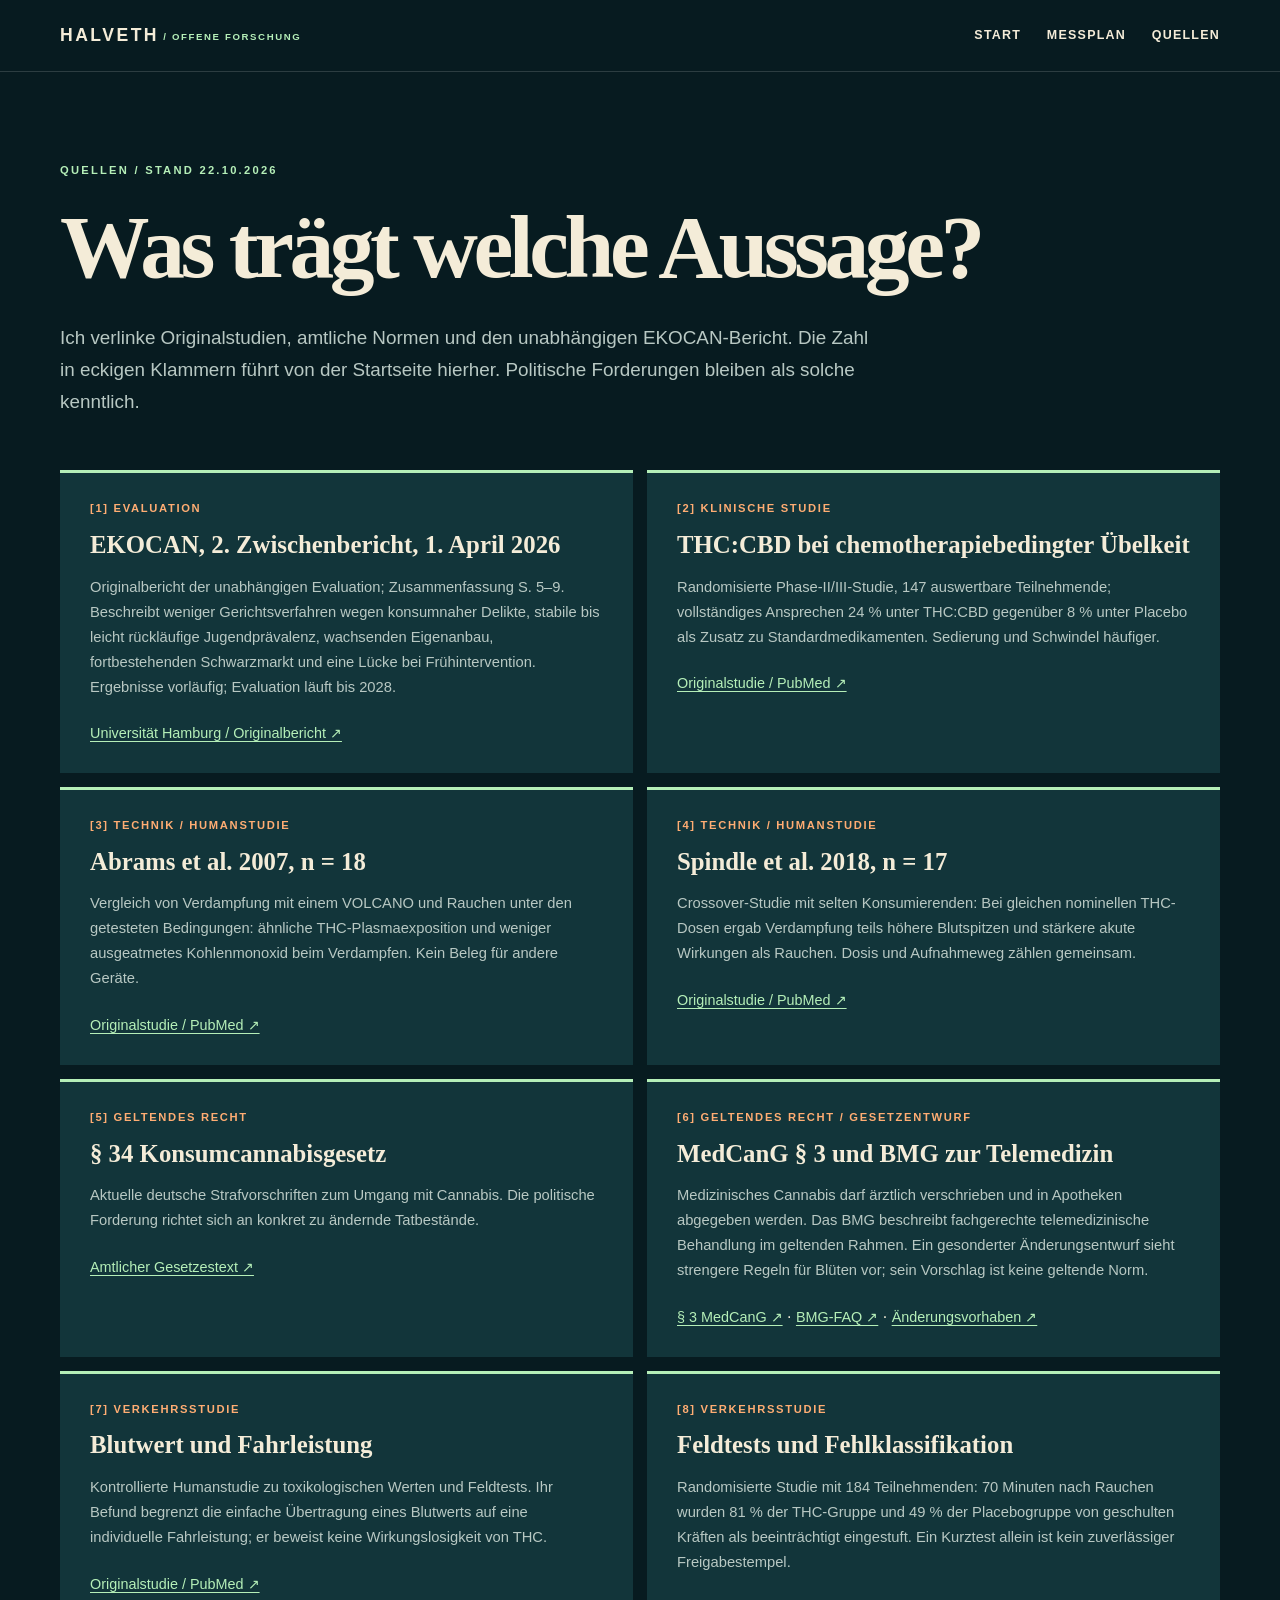
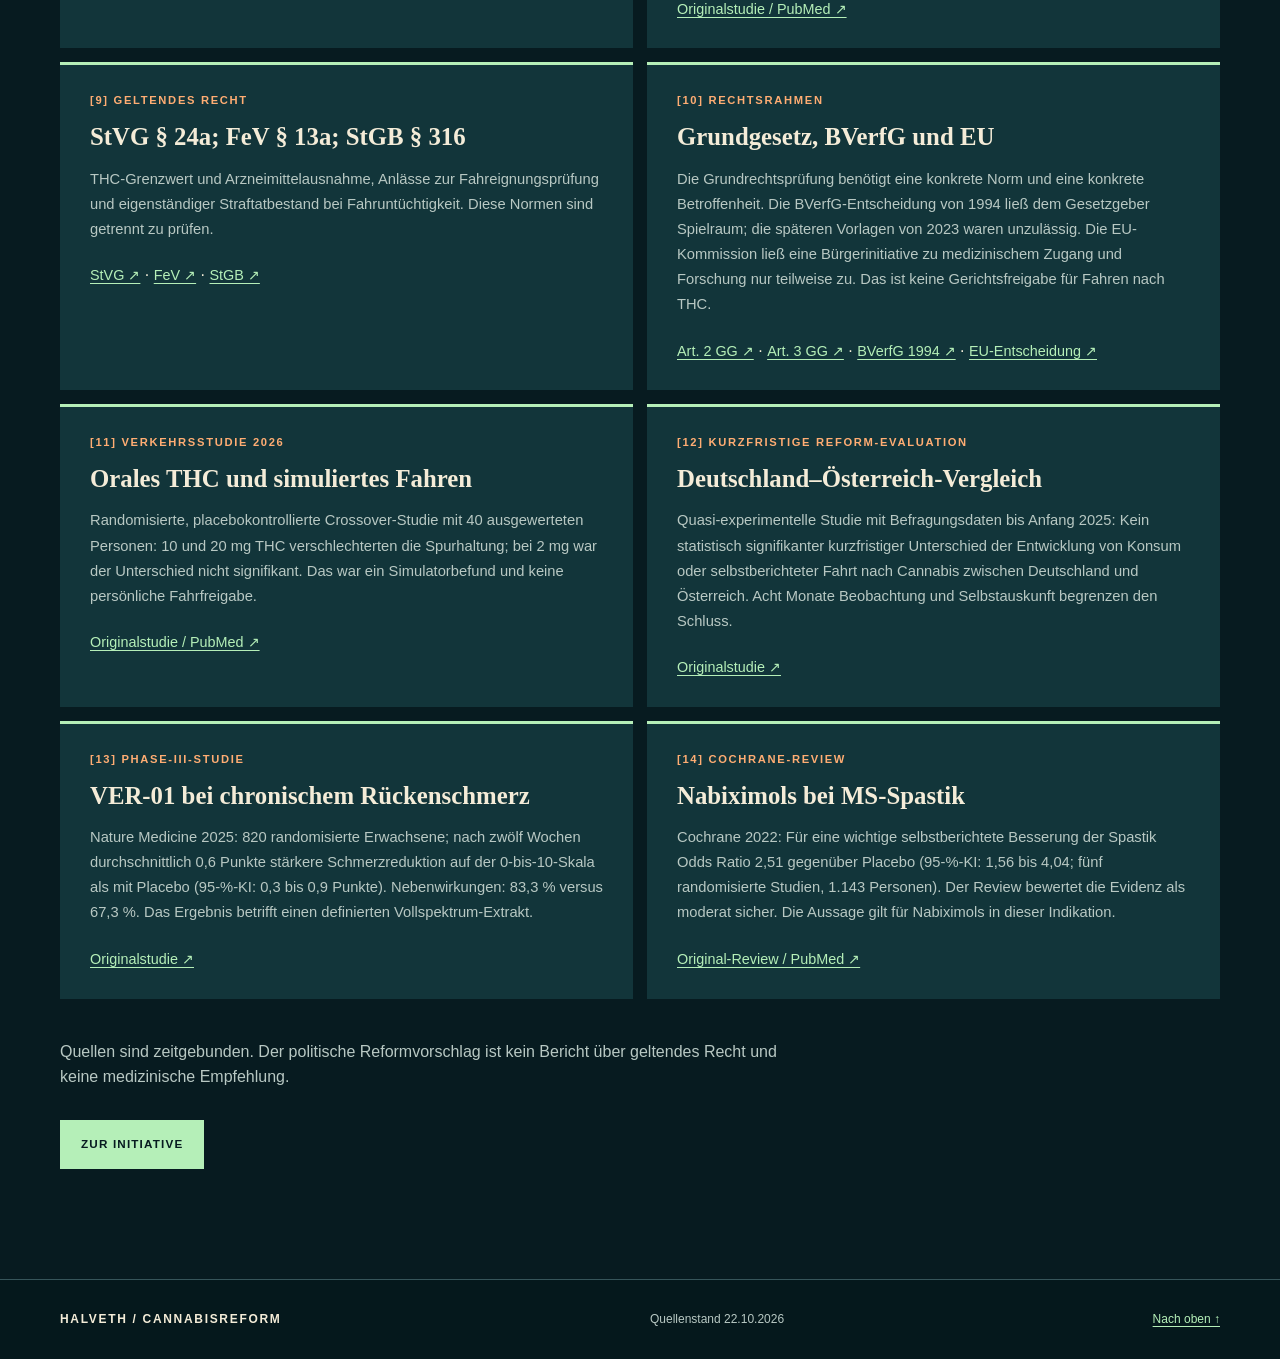
==== commit fe370687: "Add standalone device measurement plan and clarify reform model" ====
--- a/quellen.html
+++ b/quellen.html
@@ -1,4 +1,4 @@
-<!doctype html><html lang="de"><head><meta charset="utf-8"><meta name="viewport" content="width=device-width, initial-scale=1"><meta name="theme-color" content="#071b20"><title>Originalquellen — HALVETH Cannabisreform</title><link rel="stylesheet" href="style.css"></head><body><a class="skip" href="#inhalt">Zum Inhalt</a><header class="topbar"><a class="brand" href="index.html">HALVETH<span> / OFFENE FORSCHUNG</span></a><nav aria-label="Hauptnavigation"><a href="index.html">Start</a><a href="#quellen">Quellen</a></nav></header><main id="inhalt" class="sources-page container"><div class="section-tag">QUELLEN / STAND 19.10.2026</div><h1>Was trägt welche Aussage?</h1><p class="lead">Ich verlinke Originalstudien, amtliche Normen und den unabhängigen EKOCAN-Bericht. Die Zahl in eckigen Klammern führt von der Startseite hierher. Politische Forderungen bleiben als solche kenntlich.</p><div class="source-list" id="quellen">
+<!doctype html><html lang="de"><head><meta charset="utf-8"><meta name="viewport" content="width=device-width, initial-scale=1"><meta name="theme-color" content="#071b20"><title>Originalquellen — HALVETH Cannabisreform</title><link rel="stylesheet" href="style.css"></head><body><a class="skip" href="#inhalt">Zum Inhalt</a><header class="topbar"><a class="brand" href="index.html">HALVETH<span> / OFFENE FORSCHUNG</span></a><nav aria-label="Hauptnavigation"><a href="index.html">Start</a><a href="labor.html">Messplan</a><a href="#quellen">Quellen</a></nav></header><main id="inhalt" class="sources-page container"><div class="section-tag">QUELLEN / STAND 22.10.2026</div><h1>Was trägt welche Aussage?</h1><p class="lead">Ich verlinke Originalstudien, amtliche Normen und den unabhängigen EKOCAN-Bericht. Die Zahl in eckigen Klammern führt von der Startseite hierher. Politische Forderungen bleiben als solche kenntlich.</p><div class="source-list" id="quellen">
 <article id="s1"><span>[1] EVALUATION</span><h2>EKOCAN, 2. Zwischenbericht, 1. April 2026</h2><p>Originalbericht der unabhängigen Evaluation; Zusammenfassung S. 5–9. Beschreibt weniger Gerichtsverfahren wegen konsumnaher Delikte, stabile bis leicht rückläufige Jugendprävalenz, wachsenden Eigenanbau, fortbestehenden Schwarzmarkt und eine Lücke bei Frühintervention. Ergebnisse vorläufig; Evaluation läuft bis 2028.</p><a href="https://www.fdr.uni-hamburg.de/record/18530">Universität Hamburg / Originalbericht ↗</a></article>
 <article id="s2"><span>[2] KLINISCHE STUDIE</span><h2>THC:CBD bei chemotherapiebedingter Übelkeit</h2><p>Randomisierte Phase-II/III-Studie, 147 auswertbare Teilnehmende; vollständiges Ansprechen 24 % unter THC:CBD gegenüber 8 % unter Placebo als Zusatz zu Standardmedikamenten. Sedierung und Schwindel häufiger.</p><a href="https://pubmed.ncbi.nlm.nih.gov/39151115/">Originalstudie / PubMed ↗</a></article>
 <article id="s3"><span>[3] TECHNIK / HUMANSTUDIE</span><h2>Abrams et al. 2007, n = 18</h2><p>Vergleich von Verdampfung mit einem VOLCANO und Rauchen unter den getesteten Bedingungen: ähnliche THC-Plasmaexposition und weniger ausgeatmetes Kohlenmonoxid beim Verdampfen. Kein Beleg für andere Geräte.</p><a href="https://pubmed.ncbi.nlm.nih.gov/17429350/">Originalstudie / PubMed ↗</a></article>
@@ -13,4 +13,4 @@
 <article id="s12"><span>[12] KURZFRISTIGE REFORM-EVALUATION</span><h2>Deutschland–Österreich-Vergleich</h2><p>Quasi-experimentelle Studie mit Befragungsdaten bis Anfang 2025: Kein statistisch signifikanter kurzfristiger Unterschied der Entwicklung von Konsum oder selbstberichteter Fahrt nach Cannabis zwischen Deutschland und Österreich. Acht Monate Beobachtung und Selbstauskunft begrenzen den Schluss.</p><a href="https://www.thelancet.com/journals/lanepe/article/PIIS2666-7762(26)00005-0/fulltext">Originalstudie ↗</a></article>
 <article id="s13"><span>[13] PHASE-III-STUDIE</span><h2>VER-01 bei chronischem Rückenschmerz</h2><p>Nature Medicine 2025: 820 randomisierte Erwachsene; nach zwölf Wochen durchschnittlich 0,6 Punkte stärkere Schmerzreduktion auf der 0-bis-10-Skala als mit Placebo (95-%-KI: 0,3 bis 0,9 Punkte). Nebenwirkungen: 83,3 % versus 67,3 %. Das Ergebnis betrifft einen definierten Vollspektrum-Extrakt.</p><a href="https://www.nature.com/articles/s41591-025-03977-0">Originalstudie ↗</a></article>
 <article id="s14"><span>[14] COCHRANE-REVIEW</span><h2>Nabiximols bei MS-Spastik</h2><p>Cochrane 2022: Für eine wichtige selbstberichtete Besserung der Spastik Odds Ratio 2,51 gegenüber Placebo (95-%-KI: 1,56 bis 4,04; fünf randomisierte Studien, 1.143 Personen). Der Review bewertet die Evidenz als moderat sicher. Die Aussage gilt für Nabiximols in dieser Indikation.</p><a href="https://pubmed.ncbi.nlm.nih.gov/35510826/">Original-Review / PubMed ↗</a></article>
-</div><p class="source-end">Quellen sind zeitgebunden. Der politische Reformvorschlag ist kein Bericht über geltendes Recht und keine medizinische Empfehlung.</p><a class="button bright" href="index.html">Zur Initiative</a></main><footer><div class="container"><b>HALVETH / CANNABISREFORM</b><span>Quellenstand 19.10.2026</span><a href="#inhalt">Nach oben ↑</a></div></footer></body></html>
+</div><p class="source-end">Quellen sind zeitgebunden. Der politische Reformvorschlag ist kein Bericht über geltendes Recht und keine medizinische Empfehlung.</p><a class="button bright" href="index.html">Zur Initiative</a></main><footer><div class="container"><b>HALVETH / CANNABISREFORM</b><span>Quellenstand 22.10.2026</span><a href="#inhalt">Nach oben ↑</a></div></footer></body></html>
--- a/style.css
+++ b/style.css
@@ -5,3 +5,6 @@
 .process-section{background:#102e30}.process-visual{display:grid;grid-template-columns:1fr 1.4fr 1fr;align-items:center;gap:32px;margin:45px 0;padding:36px;border:1px solid #6b8d81;background:radial-gradient(circle at 40% 50%,#214e47 0%,#0a2629 70%);min-height:330px}.process-visual>div,.route{border:1px solid #77958a;padding:25px;position:relative;background:rgba(7,27,32,.78)}.process-visual span,.process-visual b,.process-visual small{display:block}.process-visual span{color:var(--orange);font-weight:900;font-size:.68rem;letter-spacing:.2em;margin-bottom:12px}.process-visual b{font-size:.9rem;letter-spacing:.12em;line-height:1.4}.process-visual small{color:var(--muted);margin-top:12px;font-size:.75rem}.fork{display:grid;gap:15px}.route.heat{border-left:4px solid var(--mint)}.route.burn{border-left:4px solid var(--orange)}.finding{font-size:1.06rem;max-width:970px;color:var(--cream);line-height:1.8}.traffic-section{background:var(--cream);color:var(--bg)}.traffic-section .section-tag{color:#306359}.traffic-section .lead{color:#315151}.traffic-section a{color:#005d51}.policy-grid{display:grid;grid-template-columns:repeat(2,1fr);gap:16px}.policy-grid article{background:#e6e0cd;padding:30px 33px;border-top:4px solid #154b46}.policy-grid h3{font-size:1.9rem}.policy-grid p{max-width:450px;color:#344b49}.ordinal{font-weight:900;font-size:.8rem;letter-spacing:.1em;color:#a4562c}.evidence-section{background:#082025}.law-grid{display:grid;grid-template-columns:repeat(3,1fr);gap:12px;margin-top:45px}.law-grid>div{border:1px solid var(--line);padding:27px;min-height:260px}.law-grid strong{font-family:var(--display);font-size:1.9rem;color:var(--orange);line-height:1.1}.law-grid p{color:var(--muted);font-size:.95rem}.law-note{border-left:3px solid var(--orange);padding:4px 0 4px 20px;margin-top:30px;max-width:900px}.closing{background:radial-gradient(circle at 90% 10%,#2b5a49,#0b2b2a 50%,#071b20);min-height:450px}.closing h2{font-size:clamp(3rem,6vw,6rem)}.closing p{max-width:850px;font-size:1.14rem;color:var(--muted)}footer{border-top:1px solid var(--line);background:#05181c;padding:30px 0;font-size:.75rem;color:var(--muted)}footer .container{display:flex;justify-content:space-between;gap:24px;align-items:center}footer b{color:var(--cream);letter-spacing:.14em}footer a{white-space:nowrap}
 .sources-page{padding:90px 0 110px}.sources-page h1{font-family:var(--display);font-size:clamp(3.3rem,7vw,6.3rem);letter-spacing:-.05em;line-height:1.05;margin:20px 0 28px}.source-list{display:grid;grid-template-columns:repeat(2,1fr);gap:14px;margin:52px 0 40px}.source-list article{background:var(--panel);border-top:3px solid var(--mint);padding:27px 30px;scroll-margin-top:30px}.source-list article>span{display:block;color:var(--orange);font-size:.7rem;font-weight:900;letter-spacing:.15em}.source-list h2{font-family:var(--display);font-weight:600;font-size:1.55rem;line-height:1.2;margin:12px 0}.source-list p{color:var(--muted);font-size:.92rem;line-height:1.7}.source-list a{display:inline-block;margin-top:8px;font-size:.9rem}.source-end{color:var(--muted);max-width:750px;margin:30px 0}
 @media(max-width:950px){.fact-grid{grid-template-columns:repeat(2,1fr)}.law-grid{grid-template-columns:1fr}.law-grid>div{min-height:0}.process-visual{gap:12px;padding:20px}.topbar{padding:0 24px}}@media(max-width:650px){.container{width:min(100% - 32px,1160px)}.topbar{height:auto;min-height:68px;align-items:flex-start;padding:17px 16px;flex-direction:column;gap:10px}.brand{font-size:.98rem}.brand span{font-size:.55rem}.topbar nav{gap:15px;flex-wrap:wrap}.topbar nav a{font-size:.68rem}.hero{min-height:660px}.hero-art{background-position:60% center}.hero-shade{background:linear-gradient(90deg,rgba(4,21,25,.97),rgba(4,21,25,.63)),linear-gradient(0deg,var(--bg),transparent 35%)}.hero-content{padding:65px 0}.hero h1{font-size:clamp(2.75rem,12vw,4.6rem)}.section{padding:67px 0}.manifesto{grid-template-columns:1fr;gap:18px}.fact-grid,.policy-grid,.source-list{grid-template-columns:1fr}.fact{min-height:0}.process-visual{grid-template-columns:1fr;gap:13px}.fork{grid-template-columns:1fr 1fr}.route{padding:17px}.process-visual>div{padding:20px}.closing{min-height:0}footer .container{align-items:flex-start;flex-direction:column;gap:10px}}@media(max-width:380px){.fork{grid-template-columns:1fr}}
+
+/* Standalone technical research page */
+.lab-page h1,.lab-page h2{font-family:var(--display);letter-spacing:-.045em;line-height:1.04}.lab-page h2{font-size:clamp(2.5rem,5vw,5rem);font-weight:600;margin:22px 0 28px}.lab-hero{padding:105px 0 115px;background:radial-gradient(circle at 85% 45%,#225746 0%,transparent 45%)}.lab-hero h1{font-size:clamp(3.4rem,8vw,8rem);margin:28px 0}.lab-hero h1 em{color:var(--orange)}.lab-hero p{font-size:1.25rem;max-width:790px;color:var(--muted)}.lab-hero .button{margin-top:24px}.lab-band{background:#e8e1cf;color:var(--bg)}.lab-intro{display:grid;grid-template-columns:repeat(3,1fr)}.lab-intro>div{padding:32px;border-right:1px solid #acb3a8}.lab-intro>div:last-child{border-right:0}.lab-intro span,.lab-device-grid span{font-weight:900;color:#b26037;letter-spacing:.16em;font-size:.7rem}.lab-intro h2{font-size:1.7rem;margin:8px 0}.lab-intro p{margin:0;color:#31504c}.lab-flow{display:grid;grid-template-columns:1fr 1.55fr 1.2fr;gap:20px;align-items:stretch;margin:42px 0}.lab-flow>div,.lab-split article{padding:25px;border:1px solid #668d80;background:#12353a}.lab-flow small,.lab-flow strong,.lab-flow span,.lab-flow b{display:block}.lab-flow small{color:var(--orange);font-size:.69rem;font-weight:900;letter-spacing:.13em}.lab-flow strong{font-family:var(--display);font-size:1.65rem;line-height:1.1;margin:14px 0}.lab-flow span{color:var(--muted);font-size:.83rem}.lab-split{display:grid;gap:12px}.lab-split article:first-child{border-left:5px solid var(--mint)}.lab-split article:last-child{border-left:5px solid var(--orange)}.lab-split b{margin-top:12px;color:var(--cream);font-size:.81rem}.lab-out{border-top:4px solid var(--mint)!important}.lab-caveat{max-width:920px;padding:18px 22px;border-left:4px solid var(--orange);background:rgba(255,255,255,.055);color:var(--muted)}.lab-device-section{background:#0d292e}.lab-device-grid{display:grid;grid-template-columns:repeat(3,1fr);gap:14px}.lab-device-grid article{padding:30px;background:#14383d;border-top:3px solid var(--mint)}.lab-device-grid h3{font-family:var(--display);font-size:1.7rem;line-height:1.13}.lab-device-grid p{color:var(--muted);font-size:.95rem}.lab-device-grid a{font-size:.87rem}.lab-evidence{display:grid;grid-template-columns:repeat(2,1fr);gap:20px}.lab-evidence p{padding:25px;border:1px solid var(--line);color:var(--muted)}.lab-evidence b{color:var(--cream)}@media(max-width:950px){.lab-flow,.lab-device-grid{grid-template-columns:1fr}.lab-split{grid-template-columns:repeat(2,1fr)}}@media(max-width:650px){.lab-hero{padding:70px 0}.lab-intro,.lab-split,.lab-evidence{grid-template-columns:1fr}.lab-intro>div{border-right:0;border-bottom:1px solid #acb3a8}}
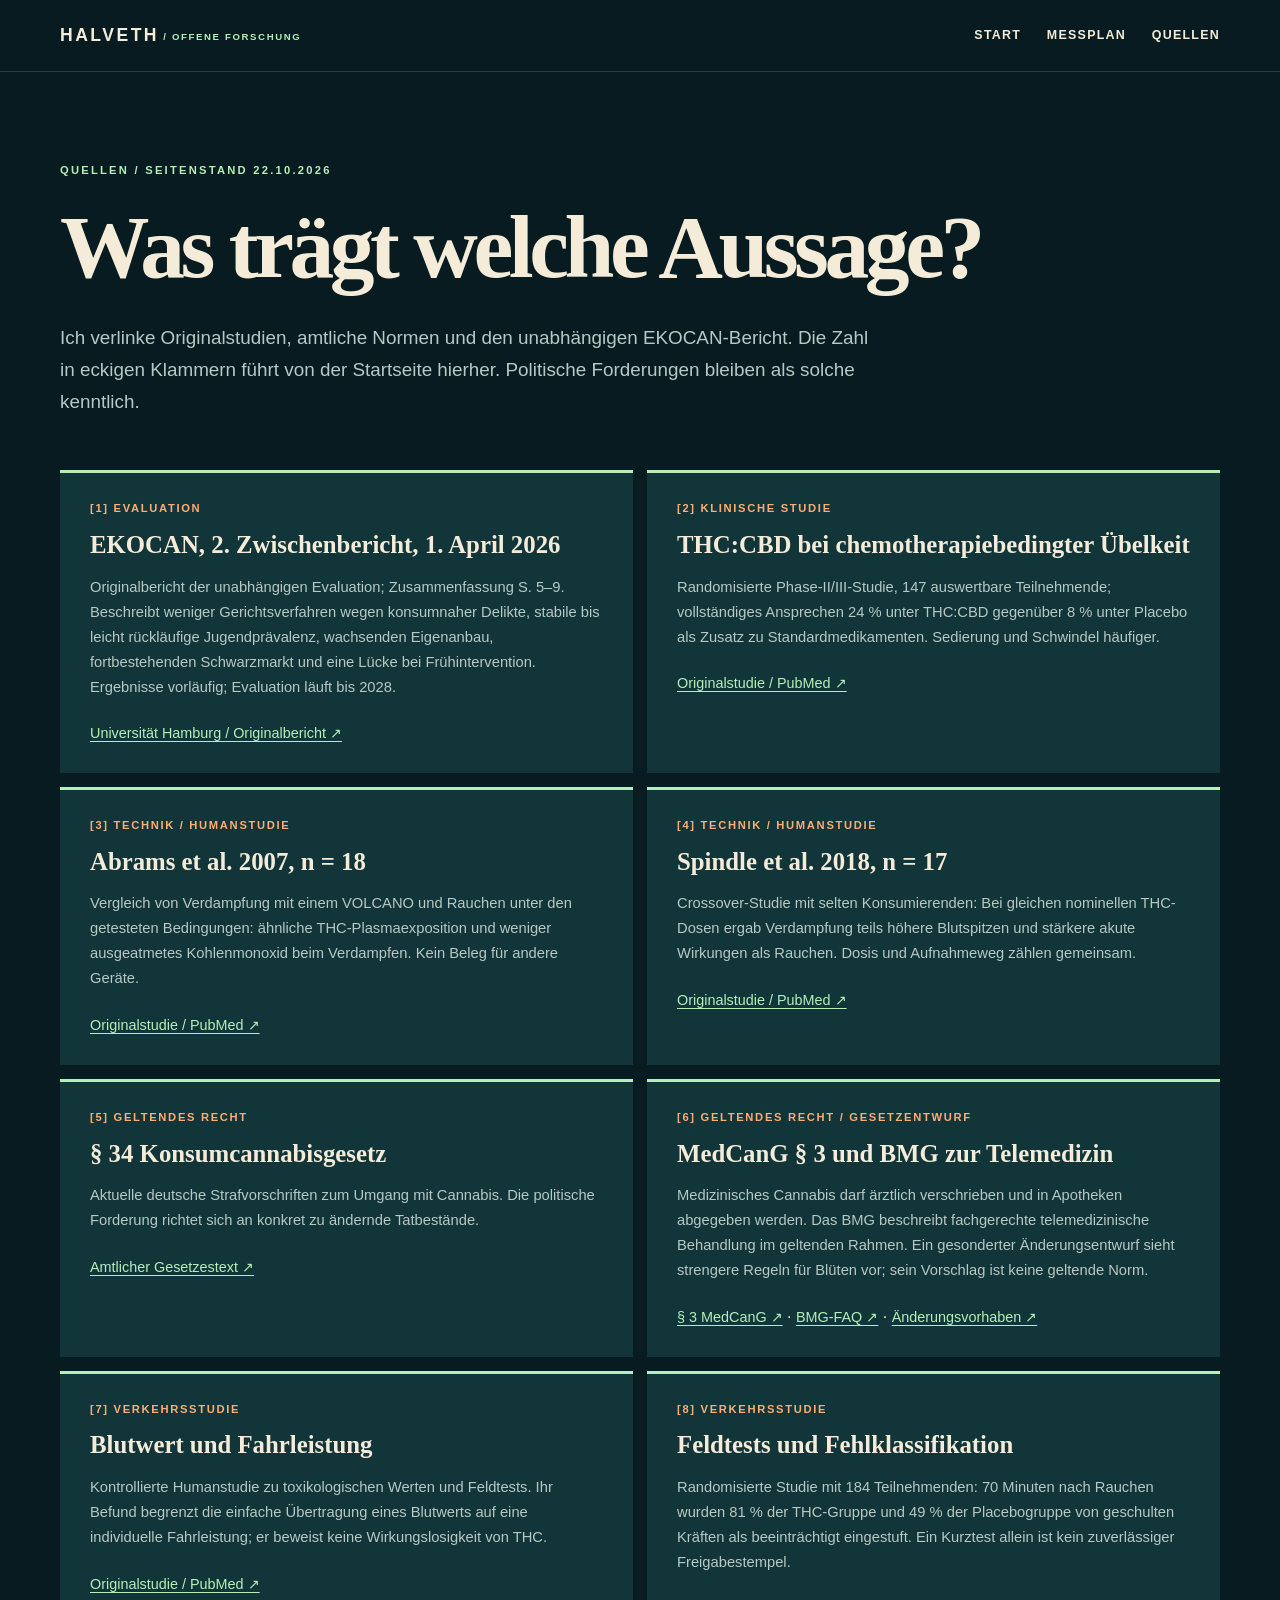
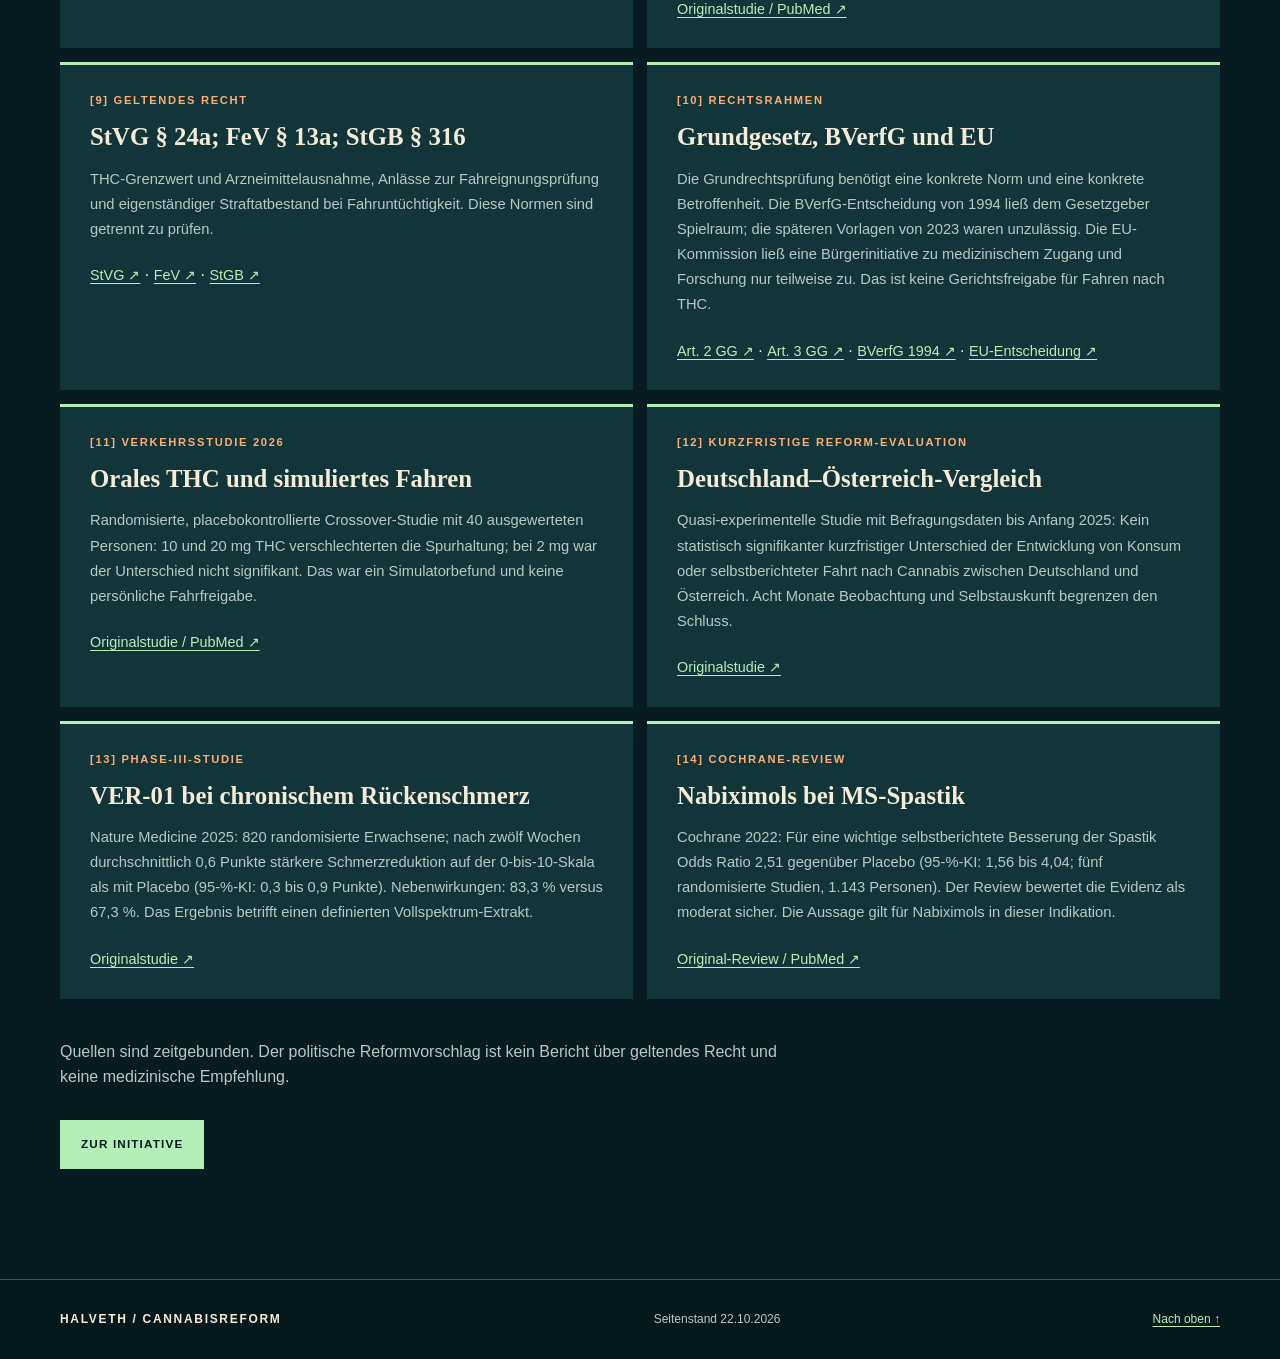
==== commit 92edbe43: "Calibrate reform evidence heading and page date" ====
--- a/quellen.html
+++ b/quellen.html
@@ -1,4 +1,4 @@
-<!doctype html><html lang="de"><head><meta charset="utf-8"><meta name="viewport" content="width=device-width, initial-scale=1"><meta name="theme-color" content="#071b20"><title>Originalquellen — HALVETH Cannabisreform</title><link rel="stylesheet" href="style.css"></head><body><a class="skip" href="#inhalt">Zum Inhalt</a><header class="topbar"><a class="brand" href="index.html">HALVETH<span> / OFFENE FORSCHUNG</span></a><nav aria-label="Hauptnavigation"><a href="index.html">Start</a><a href="labor.html">Messplan</a><a href="#quellen">Quellen</a></nav></header><main id="inhalt" class="sources-page container"><div class="section-tag">QUELLEN / STAND 22.10.2026</div><h1>Was trägt welche Aussage?</h1><p class="lead">Ich verlinke Originalstudien, amtliche Normen und den unabhängigen EKOCAN-Bericht. Die Zahl in eckigen Klammern führt von der Startseite hierher. Politische Forderungen bleiben als solche kenntlich.</p><div class="source-list" id="quellen">
+<!doctype html><html lang="de"><head><meta charset="utf-8"><meta name="viewport" content="width=device-width, initial-scale=1"><meta name="theme-color" content="#071b20"><title>Originalquellen — HALVETH Cannabisreform</title><link rel="stylesheet" href="style.css"></head><body><a class="skip" href="#inhalt">Zum Inhalt</a><header class="topbar"><a class="brand" href="index.html">HALVETH<span> / OFFENE FORSCHUNG</span></a><nav aria-label="Hauptnavigation"><a href="index.html">Start</a><a href="labor.html">Messplan</a><a href="#quellen">Quellen</a></nav></header><main id="inhalt" class="sources-page container"><div class="section-tag">QUELLEN / SEITENSTAND 22.10.2026</div><h1>Was trägt welche Aussage?</h1><p class="lead">Ich verlinke Originalstudien, amtliche Normen und den unabhängigen EKOCAN-Bericht. Die Zahl in eckigen Klammern führt von der Startseite hierher. Politische Forderungen bleiben als solche kenntlich.</p><div class="source-list" id="quellen">
 <article id="s1"><span>[1] EVALUATION</span><h2>EKOCAN, 2. Zwischenbericht, 1. April 2026</h2><p>Originalbericht der unabhängigen Evaluation; Zusammenfassung S. 5–9. Beschreibt weniger Gerichtsverfahren wegen konsumnaher Delikte, stabile bis leicht rückläufige Jugendprävalenz, wachsenden Eigenanbau, fortbestehenden Schwarzmarkt und eine Lücke bei Frühintervention. Ergebnisse vorläufig; Evaluation läuft bis 2028.</p><a href="https://www.fdr.uni-hamburg.de/record/18530">Universität Hamburg / Originalbericht ↗</a></article>
 <article id="s2"><span>[2] KLINISCHE STUDIE</span><h2>THC:CBD bei chemotherapiebedingter Übelkeit</h2><p>Randomisierte Phase-II/III-Studie, 147 auswertbare Teilnehmende; vollständiges Ansprechen 24 % unter THC:CBD gegenüber 8 % unter Placebo als Zusatz zu Standardmedikamenten. Sedierung und Schwindel häufiger.</p><a href="https://pubmed.ncbi.nlm.nih.gov/39151115/">Originalstudie / PubMed ↗</a></article>
 <article id="s3"><span>[3] TECHNIK / HUMANSTUDIE</span><h2>Abrams et al. 2007, n = 18</h2><p>Vergleich von Verdampfung mit einem VOLCANO und Rauchen unter den getesteten Bedingungen: ähnliche THC-Plasmaexposition und weniger ausgeatmetes Kohlenmonoxid beim Verdampfen. Kein Beleg für andere Geräte.</p><a href="https://pubmed.ncbi.nlm.nih.gov/17429350/">Originalstudie / PubMed ↗</a></article>
@@ -13,4 +13,4 @@
 <article id="s12"><span>[12] KURZFRISTIGE REFORM-EVALUATION</span><h2>Deutschland–Österreich-Vergleich</h2><p>Quasi-experimentelle Studie mit Befragungsdaten bis Anfang 2025: Kein statistisch signifikanter kurzfristiger Unterschied der Entwicklung von Konsum oder selbstberichteter Fahrt nach Cannabis zwischen Deutschland und Österreich. Acht Monate Beobachtung und Selbstauskunft begrenzen den Schluss.</p><a href="https://www.thelancet.com/journals/lanepe/article/PIIS2666-7762(26)00005-0/fulltext">Originalstudie ↗</a></article>
 <article id="s13"><span>[13] PHASE-III-STUDIE</span><h2>VER-01 bei chronischem Rückenschmerz</h2><p>Nature Medicine 2025: 820 randomisierte Erwachsene; nach zwölf Wochen durchschnittlich 0,6 Punkte stärkere Schmerzreduktion auf der 0-bis-10-Skala als mit Placebo (95-%-KI: 0,3 bis 0,9 Punkte). Nebenwirkungen: 83,3 % versus 67,3 %. Das Ergebnis betrifft einen definierten Vollspektrum-Extrakt.</p><a href="https://www.nature.com/articles/s41591-025-03977-0">Originalstudie ↗</a></article>
 <article id="s14"><span>[14] COCHRANE-REVIEW</span><h2>Nabiximols bei MS-Spastik</h2><p>Cochrane 2022: Für eine wichtige selbstberichtete Besserung der Spastik Odds Ratio 2,51 gegenüber Placebo (95-%-KI: 1,56 bis 4,04; fünf randomisierte Studien, 1.143 Personen). Der Review bewertet die Evidenz als moderat sicher. Die Aussage gilt für Nabiximols in dieser Indikation.</p><a href="https://pubmed.ncbi.nlm.nih.gov/35510826/">Original-Review / PubMed ↗</a></article>
-</div><p class="source-end">Quellen sind zeitgebunden. Der politische Reformvorschlag ist kein Bericht über geltendes Recht und keine medizinische Empfehlung.</p><a class="button bright" href="index.html">Zur Initiative</a></main><footer><div class="container"><b>HALVETH / CANNABISREFORM</b><span>Quellenstand 22.10.2026</span><a href="#inhalt">Nach oben ↑</a></div></footer></body></html>
+</div><p class="source-end">Quellen sind zeitgebunden. Der politische Reformvorschlag ist kein Bericht über geltendes Recht und keine medizinische Empfehlung.</p><a class="button bright" href="index.html">Zur Initiative</a></main><footer><div class="container"><b>HALVETH / CANNABISREFORM</b><span>Seitenstand 22.10.2026</span><a href="#inhalt">Nach oben ↑</a></div></footer></body></html>
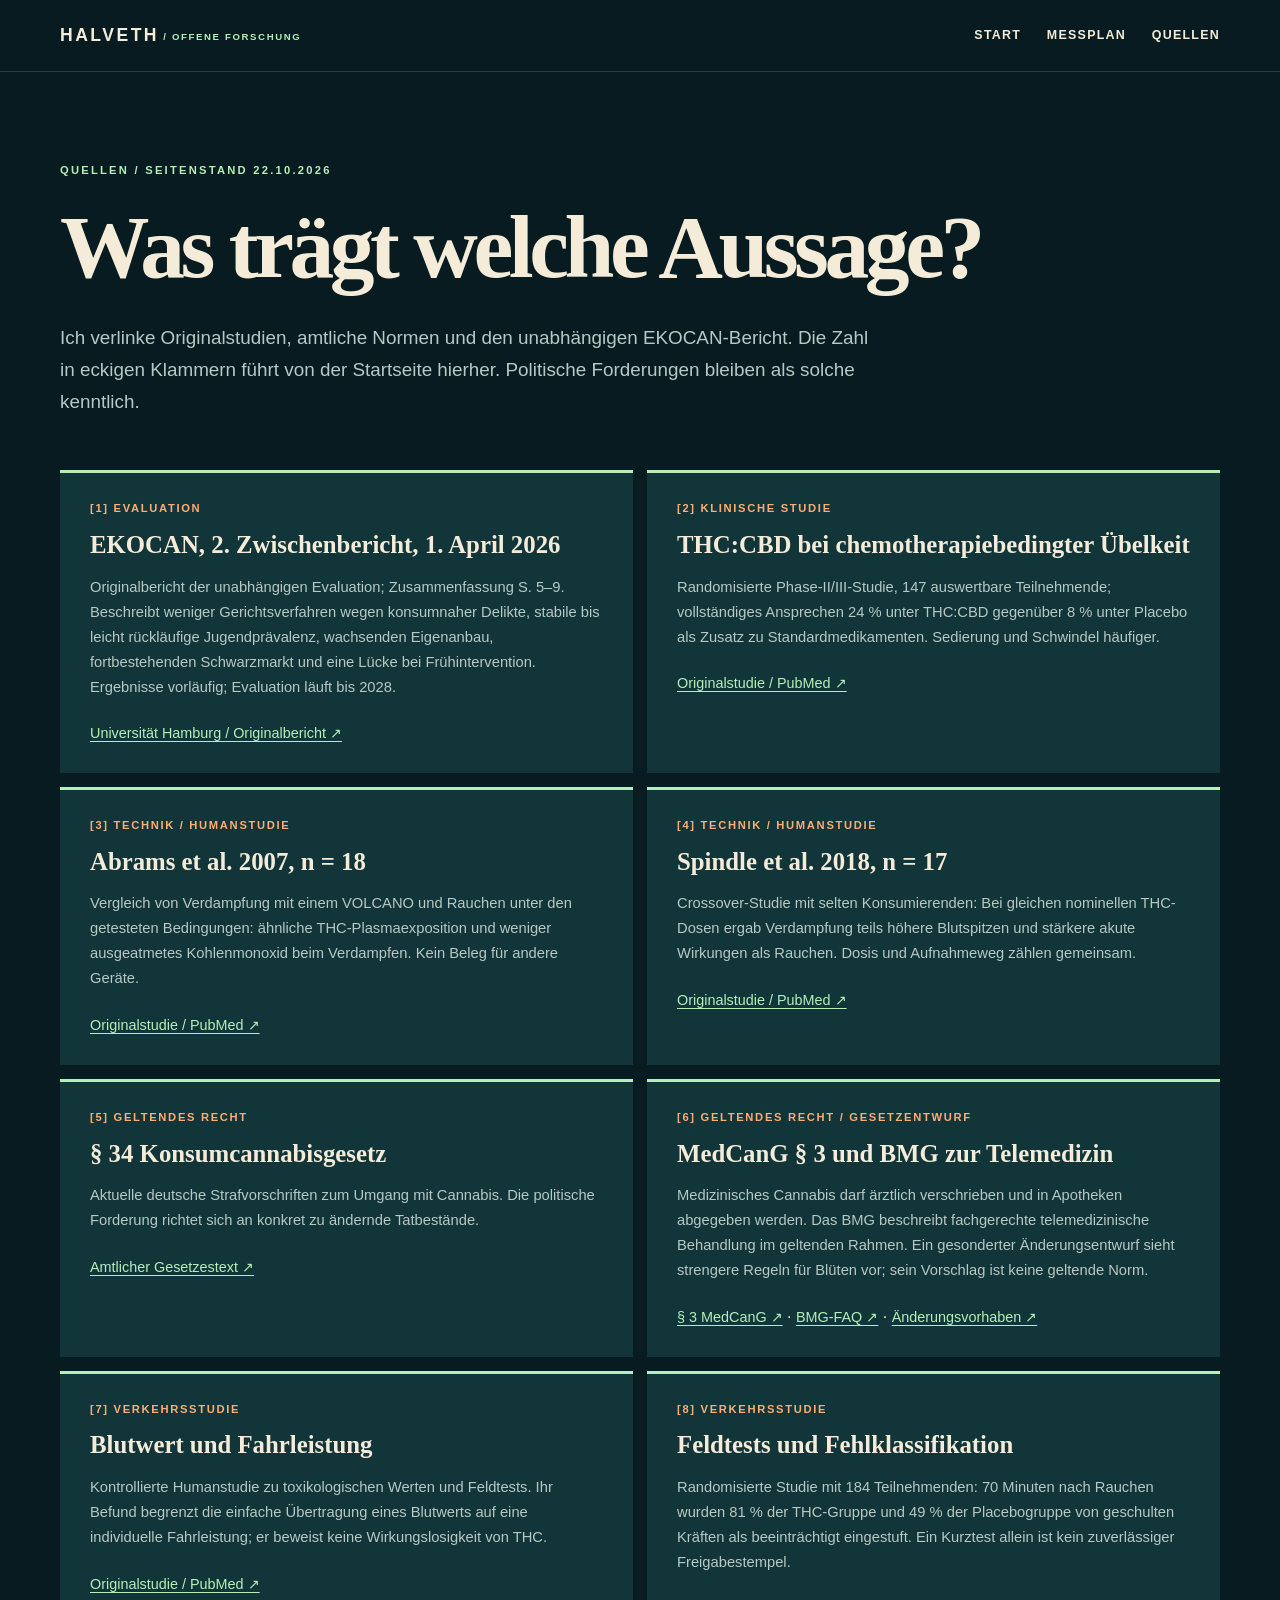
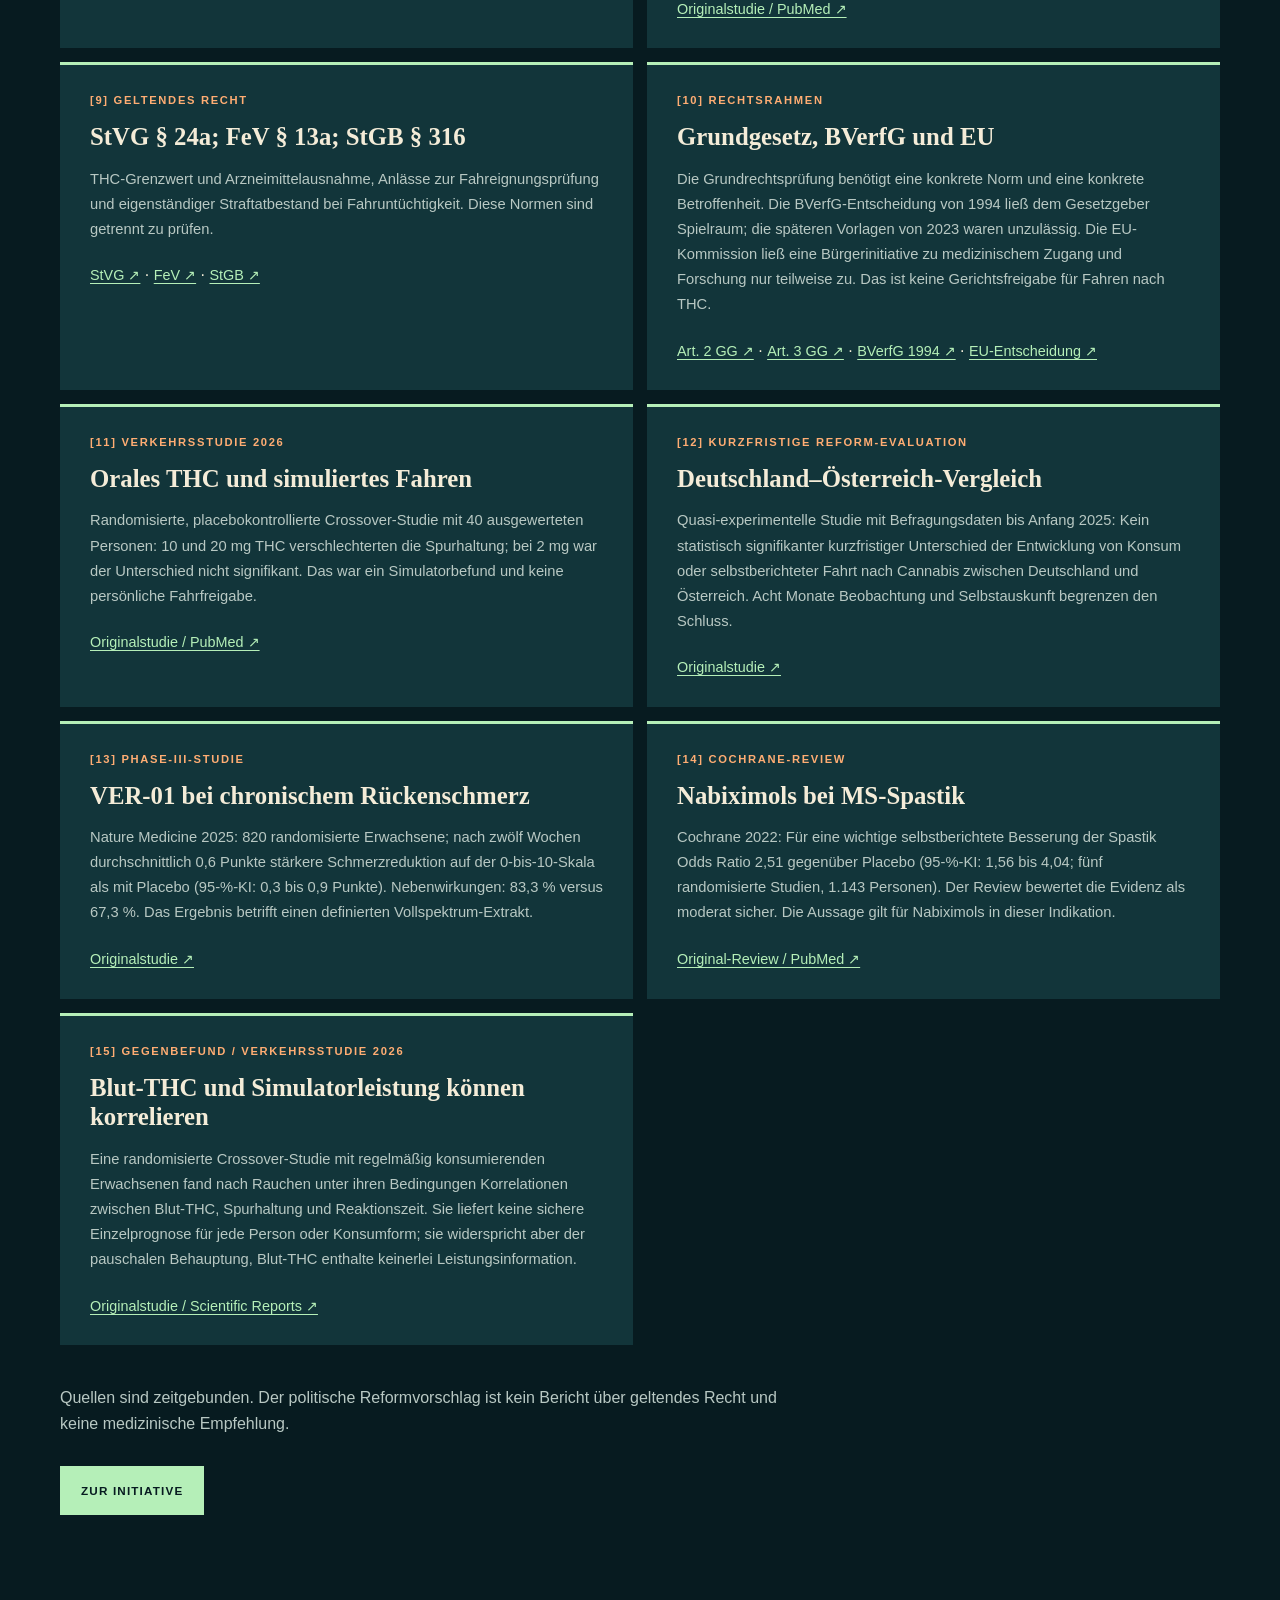
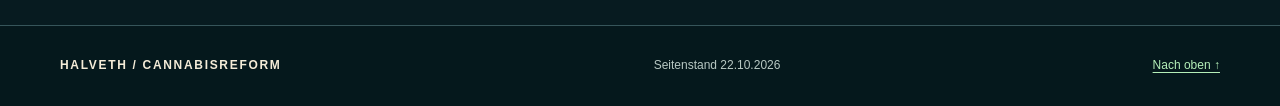
==== commit 51cfbbdc: "Add counterevidence to THC driving research" ====
--- a/quellen.html
+++ b/quellen.html
@@ -13,4 +13,5 @@
 <article id="s12"><span>[12] KURZFRISTIGE REFORM-EVALUATION</span><h2>Deutschland–Österreich-Vergleich</h2><p>Quasi-experimentelle Studie mit Befragungsdaten bis Anfang 2025: Kein statistisch signifikanter kurzfristiger Unterschied der Entwicklung von Konsum oder selbstberichteter Fahrt nach Cannabis zwischen Deutschland und Österreich. Acht Monate Beobachtung und Selbstauskunft begrenzen den Schluss.</p><a href="https://www.thelancet.com/journals/lanepe/article/PIIS2666-7762(26)00005-0/fulltext">Originalstudie ↗</a></article>
 <article id="s13"><span>[13] PHASE-III-STUDIE</span><h2>VER-01 bei chronischem Rückenschmerz</h2><p>Nature Medicine 2025: 820 randomisierte Erwachsene; nach zwölf Wochen durchschnittlich 0,6 Punkte stärkere Schmerzreduktion auf der 0-bis-10-Skala als mit Placebo (95-%-KI: 0,3 bis 0,9 Punkte). Nebenwirkungen: 83,3 % versus 67,3 %. Das Ergebnis betrifft einen definierten Vollspektrum-Extrakt.</p><a href="https://www.nature.com/articles/s41591-025-03977-0">Originalstudie ↗</a></article>
 <article id="s14"><span>[14] COCHRANE-REVIEW</span><h2>Nabiximols bei MS-Spastik</h2><p>Cochrane 2022: Für eine wichtige selbstberichtete Besserung der Spastik Odds Ratio 2,51 gegenüber Placebo (95-%-KI: 1,56 bis 4,04; fünf randomisierte Studien, 1.143 Personen). Der Review bewertet die Evidenz als moderat sicher. Die Aussage gilt für Nabiximols in dieser Indikation.</p><a href="https://pubmed.ncbi.nlm.nih.gov/35510826/">Original-Review / PubMed ↗</a></article>
+<article id="s15"><span>[15] GEGENBEFUND / VERKEHRSSTUDIE 2026</span><h2>Blut-THC und Simulatorleistung können korrelieren</h2><p>Eine randomisierte Crossover-Studie mit regelmäßig konsumierenden Erwachsenen fand nach Rauchen unter ihren Bedingungen Korrelationen zwischen Blut-THC, Spurhaltung und Reaktionszeit. Sie liefert keine sichere Einzelprognose für jede Person oder Konsumform; sie widerspricht aber der pauschalen Behauptung, Blut-THC enthalte keinerlei Leistungsinformation.</p><a href="https://www.nature.com/articles/s41598-026-43045-2">Originalstudie / Scientific Reports ↗</a></article>
 </div><p class="source-end">Quellen sind zeitgebunden. Der politische Reformvorschlag ist kein Bericht über geltendes Recht und keine medizinische Empfehlung.</p><a class="button bright" href="index.html">Zur Initiative</a></main><footer><div class="container"><b>HALVETH / CANNABISREFORM</b><span>Seitenstand 22.10.2026</span><a href="#inhalt">Nach oben ↑</a></div></footer></body></html>
